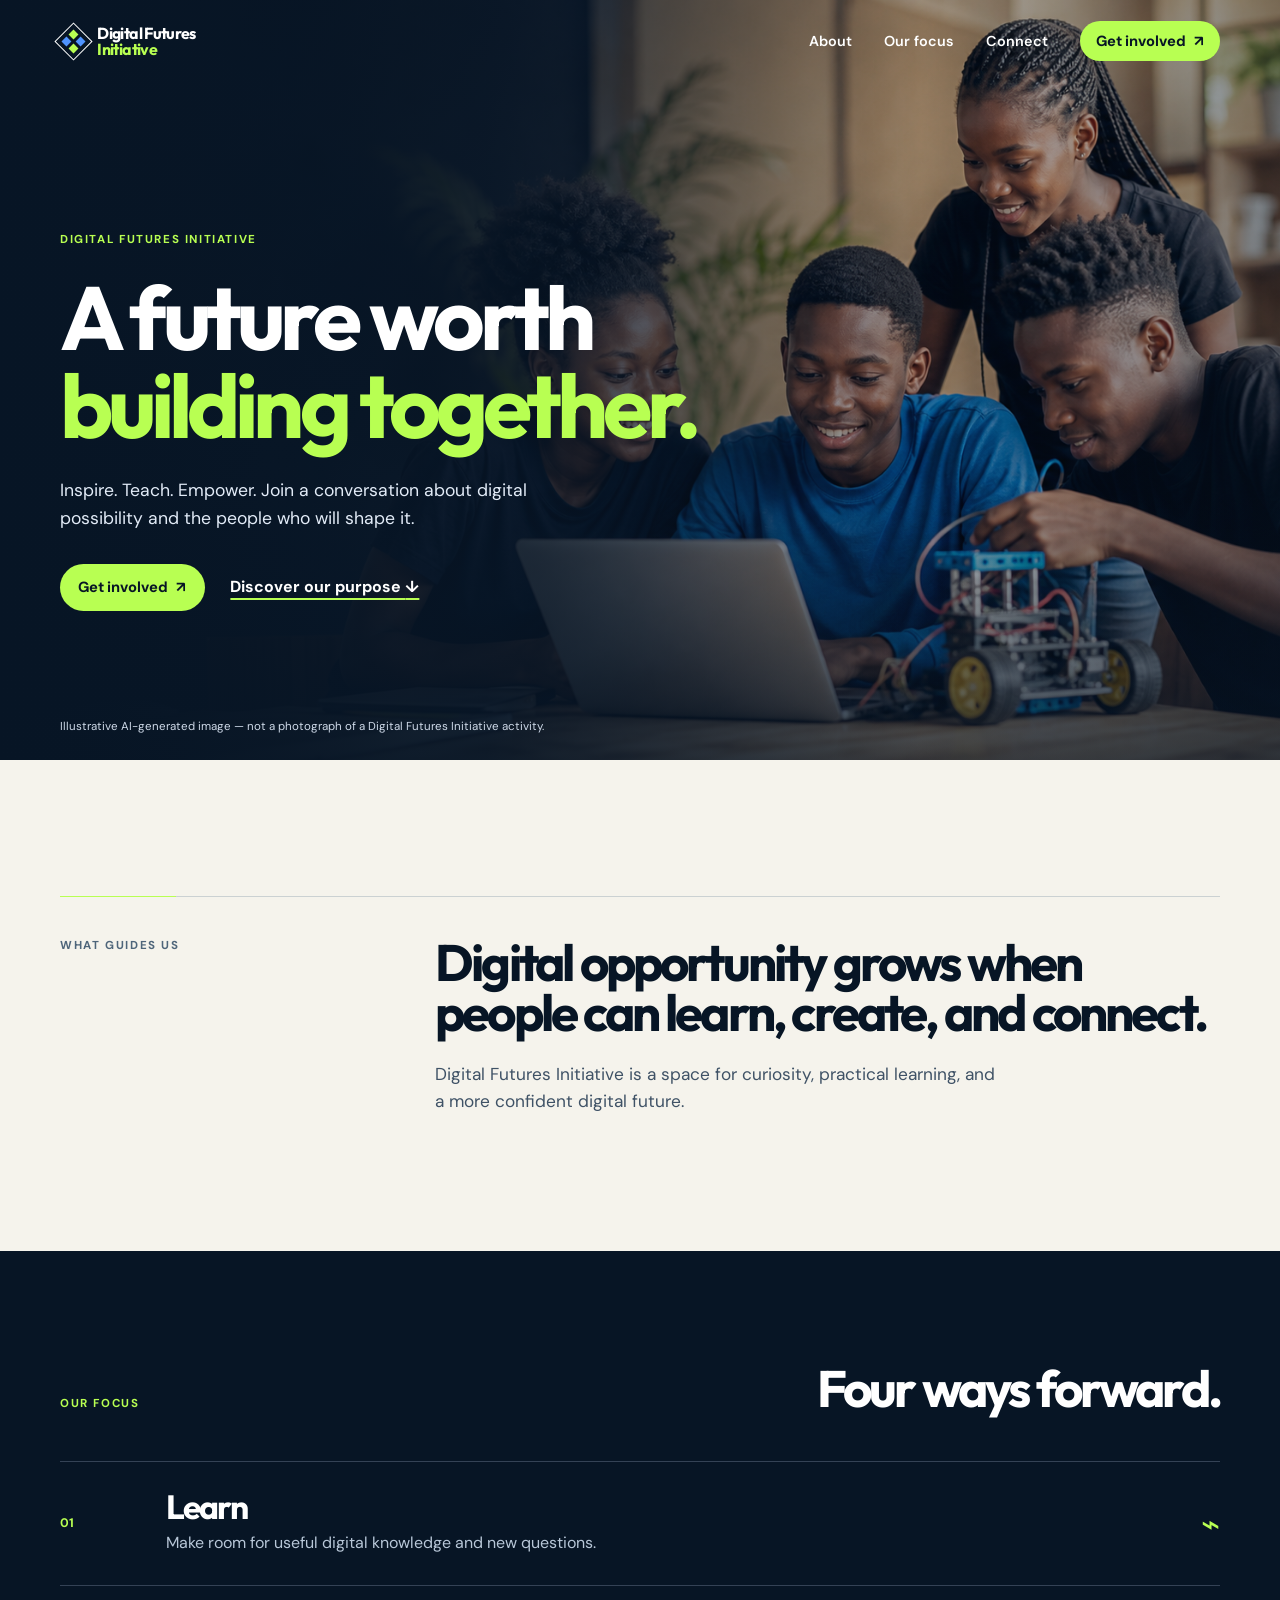
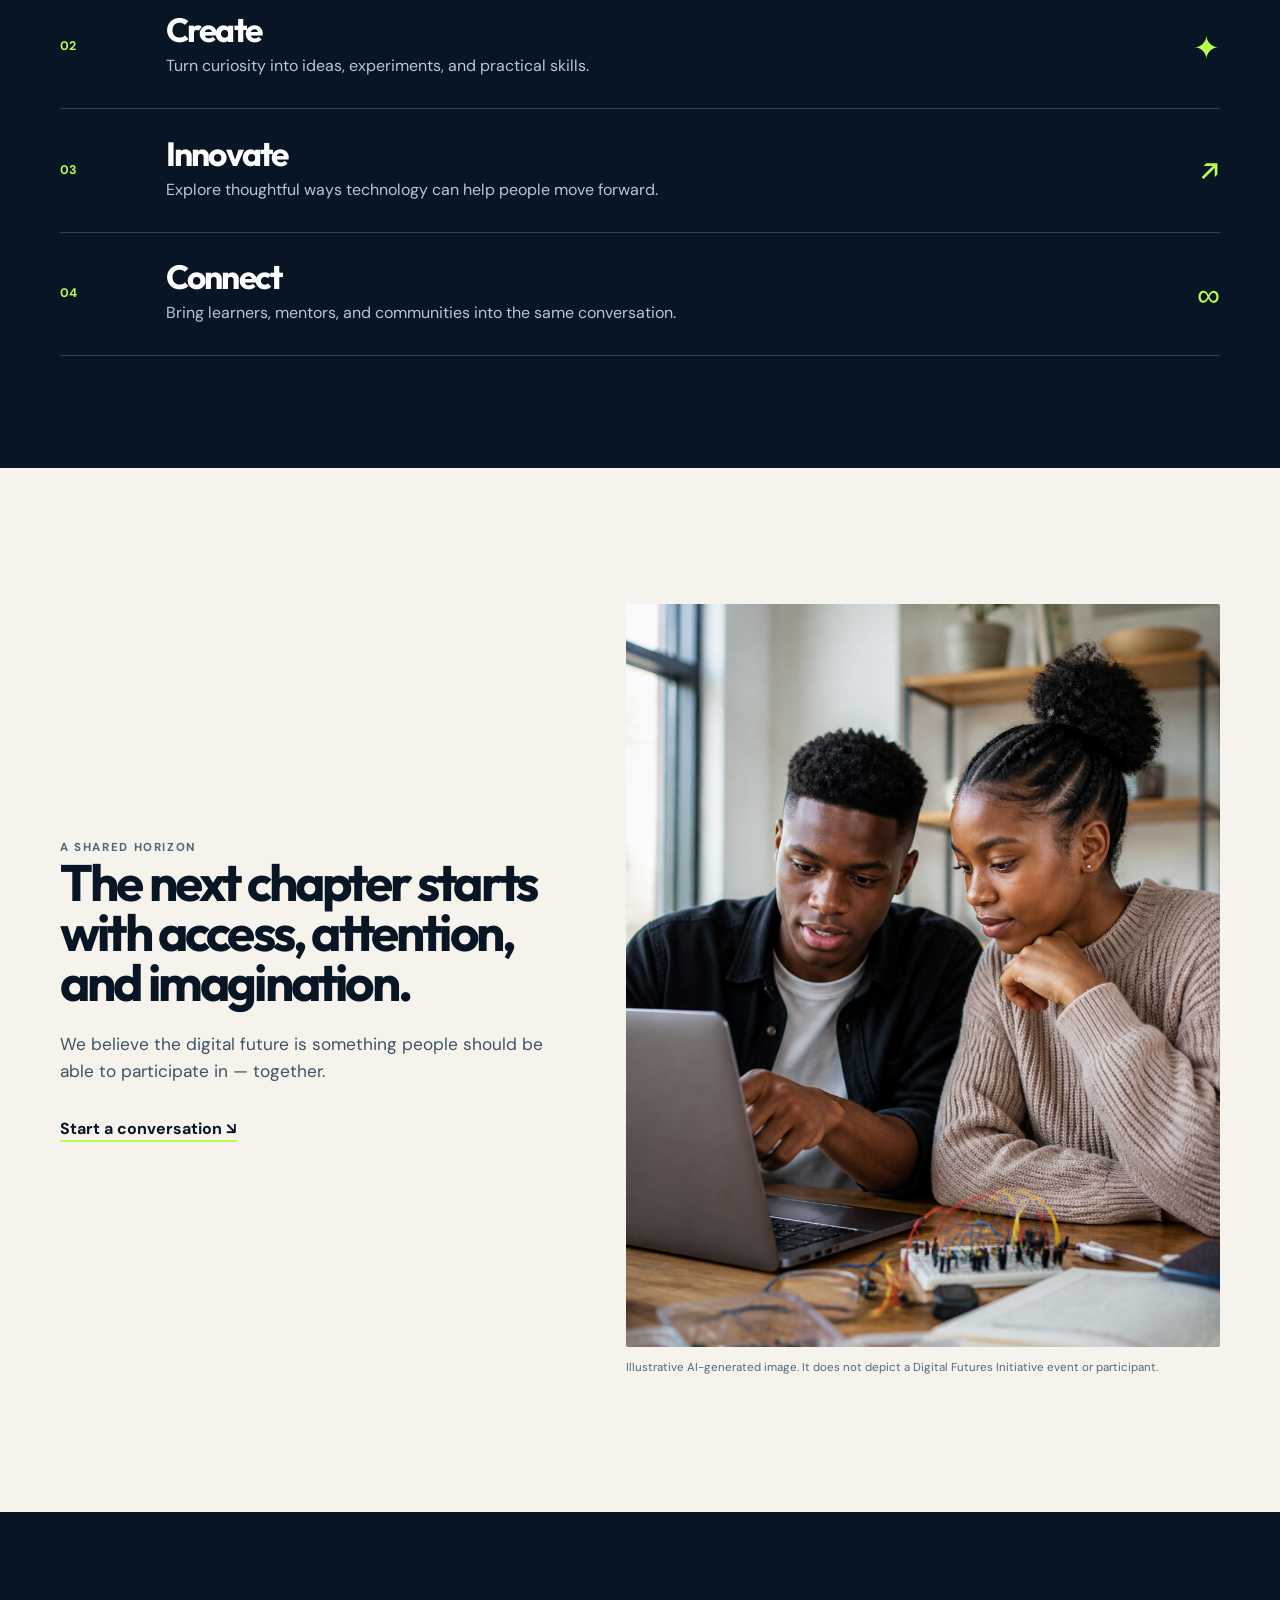
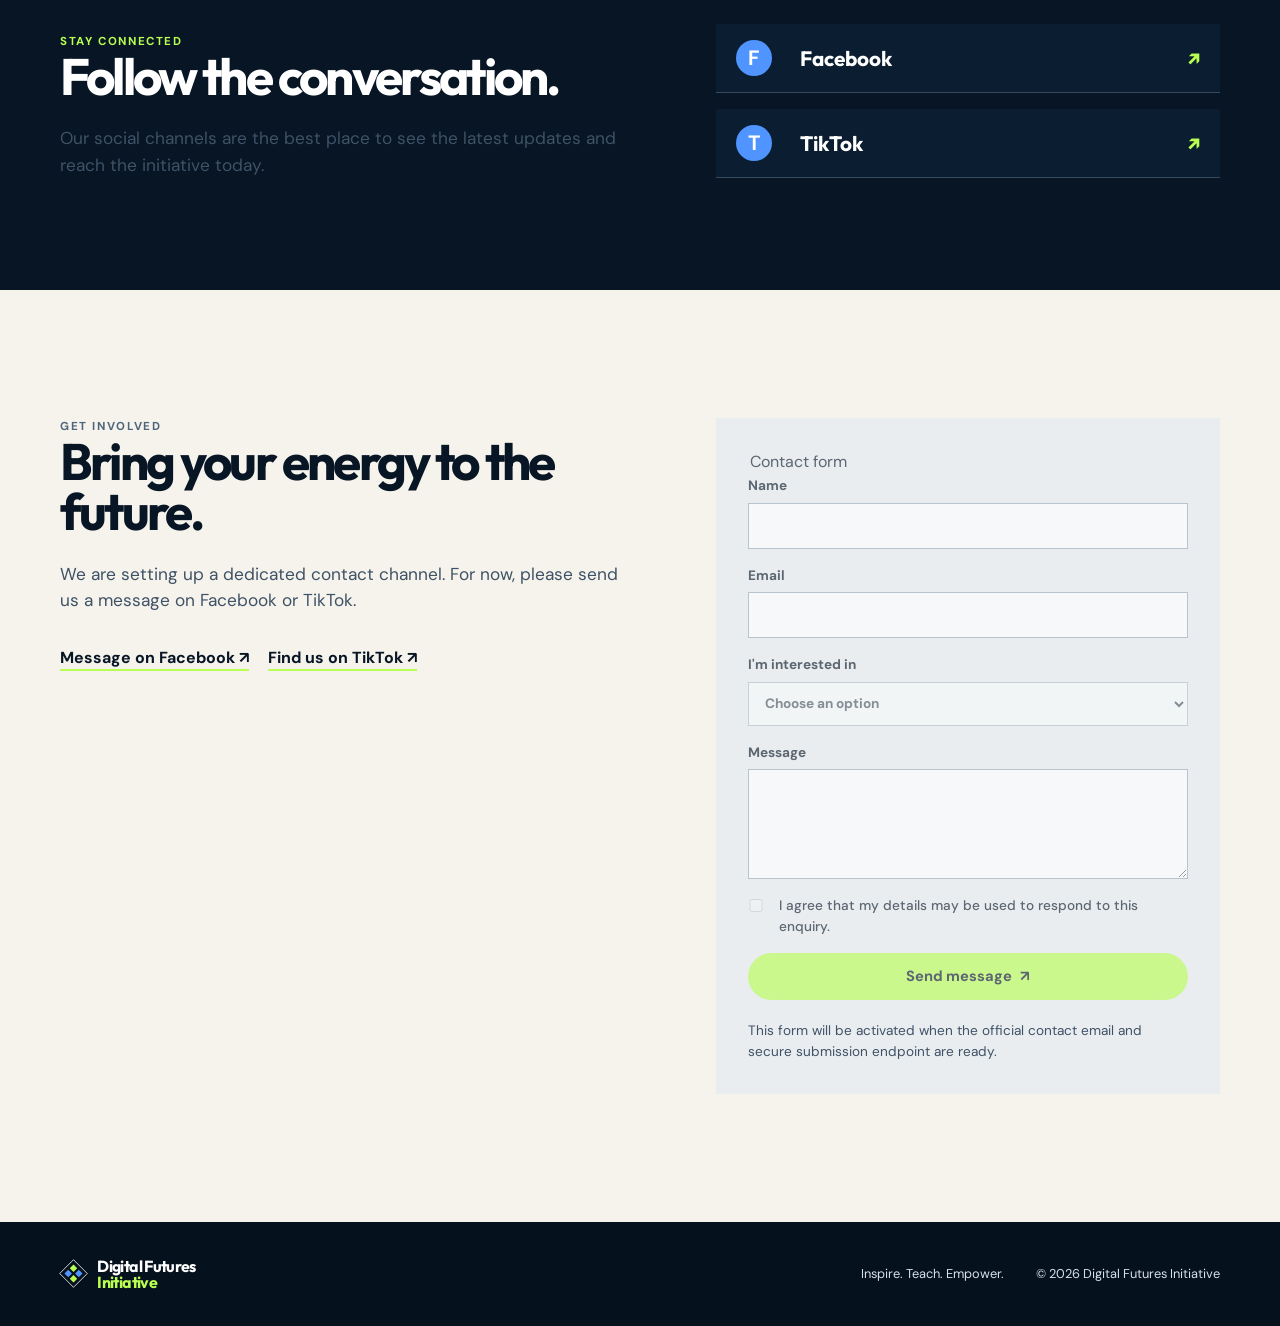
==== index.html @ e6dfe8c2 "Build Digital Futures Initiative public site" ====
<!doctype html>
<html lang="en">
  <head>
    <meta charset="UTF-8" />
    <meta name="viewport" content="width=device-width, initial-scale=1.0" />
    <meta name="description" content="Digital Futures Initiative — inspire, teach, empower." />
    <meta name="theme-color" content="#071525" />
    <title>Digital Futures Initiative</title>
    <link rel="preconnect" href="https://fonts.googleapis.com" />
    <link rel="preconnect" href="https://fonts.gstatic.com" crossorigin />
    <link href="https://fonts.googleapis.com/css2?family=DM+Sans:wght@400;500;600;700&family=Outfit:wght@500;600;700;800&display=swap" rel="stylesheet" />
    <link rel="stylesheet" href="styles.css" />
  </head>
  <body>
    <a class="skip-link" href="#main">Skip to content</a>
    <header class="site-header" data-header>
      <nav class="nav shell" aria-label="Primary navigation">
        <a class="brand" href="#top" aria-label="Digital Futures Initiative home">
          <span class="brand-mark" aria-hidden="true"><i></i><i></i><i></i><i></i></span>
          <span>Digital Futures<br /><em>Initiative</em></span>
        </a>
        <button class="menu-button" type="button" aria-expanded="false" aria-controls="nav-links" data-menu-button>
          <span class="sr-only">Open navigation</span><span></span><span></span>
        </button>
        <div class="nav-links" id="nav-links" data-menu>
          <a href="#about">About</a><a href="#focus">Our focus</a><a href="#connect">Connect</a>
          <a class="button button-small" href="#contact">Get involved <span aria-hidden="true">↗</span></a>
        </div>
      </nav>
    </header>

    <main id="main">
      <section class="hero" id="top" aria-labelledby="hero-title">
        <div class="hero-media" aria-hidden="true"><img src="assets/images/learning-together-hero.png" alt="" /></div>
        <div class="hero-shade" aria-hidden="true"></div>
        <div class="shell hero-content">
          <p class="hero-label">Digital Futures Initiative</p>
          <h1 id="hero-title">A future worth<br /><span>building together.</span></h1>
          <p class="hero-copy">Inspire. Teach. Empower. Join a conversation about digital possibility and the people who will shape it.</p>
          <div class="hero-actions"><a class="button" href="#contact">Get involved <span aria-hidden="true">↗</span></a><a class="text-link" href="#about">Discover our purpose <span aria-hidden="true">↓</span></a></div>
        </div>
        <p class="image-note shell">Illustrative AI-generated image — not a photograph of a Digital Futures Initiative activity.</p>
      </section>

      <section class="intro shell" id="about" aria-labelledby="about-title">
        <div class="section-rule" aria-hidden="true"><span></span></div>
        <div class="intro-grid">
          <p class="section-label">What guides us</p>
          <div><h2 id="about-title">Digital opportunity grows when people can learn, create, and connect.</h2><p>Digital Futures Initiative is a space for curiosity, practical learning, and a more confident digital future.</p></div>
        </div>
      </section>

      <section class="focus-section" id="focus" aria-labelledby="focus-title">
        <div class="shell"><div class="section-heading"><p class="section-label">Our focus</p><h2 id="focus-title">Four ways forward.</h2></div>
          <div class="focus-list">
            <article><span class="focus-number">01</span><div><h3>Learn</h3><p>Make room for useful digital knowledge and new questions.</p></div><span class="focus-symbol" aria-hidden="true">⌁</span></article>
            <article><span class="focus-number">02</span><div><h3>Create</h3><p>Turn curiosity into ideas, experiments, and practical skills.</p></div><span class="focus-symbol" aria-hidden="true">✦</span></article>
            <article><span class="focus-number">03</span><div><h3>Innovate</h3><p>Explore thoughtful ways technology can help people move forward.</p></div><span class="focus-symbol" aria-hidden="true">↗</span></article>
            <article><span class="focus-number">04</span><div><h3>Connect</h3><p>Bring learners, mentors, and communities into the same conversation.</p></div><span class="focus-symbol" aria-hidden="true">∞</span></article>
          </div>
        </div>
      </section>

      <section class="gallery shell" aria-labelledby="gallery-title">
        <div class="gallery-copy"><p class="section-label">A shared horizon</p><h2 id="gallery-title">The next chapter starts with access, attention, and imagination.</h2><p>We believe the digital future is something people should be able to participate in — together.</p><a class="text-link" href="#contact">Start a conversation <span aria-hidden="true">↘</span></a></div>
        <figure><img src="assets/images/learning-together-gallery.png" alt="Illustrative AI-generated image of young people collaborating with a laptop and electronics components at a table." /><figcaption>Illustrative AI-generated image. It does not depict a Digital Futures Initiative event or participant.</figcaption></figure>
      </section>

      <section class="connect-section" id="connect" aria-labelledby="connect-title">
        <div class="shell connect-grid"><div><p class="section-label">Stay connected</p><h2 id="connect-title">Follow the conversation.</h2><p>Our social channels are the best place to see the latest updates and reach the initiative today.</p></div>
          <div class="social-cards"><a data-social-link="facebook" href="https://www.facebook.com/profile.php?id=61593348803461" target="_blank" rel="noreferrer" aria-label="Visit Digital Futures Initiative on Facebook (opens in a new tab)"><span aria-hidden="true">F</span><strong>Facebook</strong><b aria-hidden="true">↗</b></a><a data-social-link="tiktok" href="https://www.tiktok.com/@digital%20future%20initiative" target="_blank" rel="noreferrer" aria-label="Visit Digital Futures Initiative on TikTok (opens in a new tab)"><span aria-hidden="true">T</span><strong>TikTok</strong><b aria-hidden="true">↗</b></a></div>
        </div>
      </section>

      <section class="contact shell" id="contact" aria-labelledby="contact-title">
        <div class="contact-heading"><p class="section-label">Get involved</p><h2 id="contact-title">Bring your energy to the future.</h2><p>We are setting up a dedicated contact channel. For now, please send us a message on Facebook or TikTok.</p><div class="contact-social"><a data-social-link="facebook" href="https://www.facebook.com/profile.php?id=61593348803461" target="_blank" rel="noreferrer">Message on Facebook <span aria-hidden="true">↗</span></a><a data-social-link="tiktok" href="https://www.tiktok.com/@digital%20future%20initiative" target="_blank" rel="noreferrer">Find us on TikTok <span aria-hidden="true">↗</span></a></div></div>
        <form class="contact-form" data-contact-form novalidate><fieldset disabled data-form-fields><legend>Contact form</legend><label>Name<input name="name" autocomplete="name" required /></label><label>Email<input name="email" type="email" autocomplete="email" required /></label><label>I'm interested in<select name="interest" required><option value="">Choose an option</option><option>Volunteering</option><option>Mentoring</option><option>Partnership</option><option>General enquiry</option></select></label><label>Message<textarea name="message" rows="4" required></textarea></label><label class="consent"><input name="consent" type="checkbox" required /> <span>I agree that my details may be used to respond to this enquiry.</span></label><button class="button" type="submit">Send message <span aria-hidden="true">↗</span></button></fieldset><p class="form-status" data-form-status role="status">This form will be activated when the official contact email and secure submission endpoint are ready.</p></form>
      </section>
    </main>
    <footer><div class="shell footer-inner"><a class="brand" href="#top"><span class="brand-mark" aria-hidden="true"><i></i><i></i><i></i><i></i></span><span>Digital Futures<br /><em>Initiative</em></span></a><p>Inspire. Teach. Empower.</p><p>© <span data-year></span> Digital Futures Initiative</p></div></footer>
    <script src="config.js"></script><script src="script.js"></script>
  </body>
</html>
---- styles.css ----
:root {
  --ink: #071525;
  --ink-2: #0d233c;
  --paper: #f5f3ec;
  --blue: #4f94ff;
  --lime: #b8ff52;
  --muted: #b8c7d8;
  --line: rgba(213, 229, 255, 0.22);
  --sans: "DM Sans", sans-serif;
  --display: "Outfit", sans-serif;
}
* {
  box-sizing: border-box;
}
html {
  scroll-behavior: smooth;
}
body {
  margin: 0;
  background: var(--paper);
  color: var(--ink);
  font-family: var(--sans);
  font-size: 16px;
  line-height: 1.55;
}
a {
  color: inherit;
}
.shell {
  width: min(1160px, calc(100% - 48px));
  margin: auto;
}
.sr-only {
  position: absolute;
  width: 1px;
  height: 1px;
  clip: rect(0 0 0 0);
  overflow: hidden;
}
.skip-link {
  position: fixed;
  z-index: 100;
  left: 1rem;
  top: -4rem;
  background: white;
  padding: 0.7rem 1rem;
}
.skip-link:focus {
  top: 1rem;
}
.site-header {
  position: fixed;
  inset: 0 0 auto;
  z-index: 20;
  color: white;
  transition: background 0.25s;
}
.site-header.is-scrolled {
  background: rgba(7, 21, 37, 0.94);
  box-shadow: 0 6px 20px rgba(0, 0, 0, 0.18);
}
.nav {
  height: 82px;
  display: flex;
  align-items: center;
  justify-content: space-between;
}
.brand {
  display: inline-flex;
  align-items: center;
  gap: 0.65rem;
  text-decoration: none;
  font: 700 1rem/1 var(--display);
  letter-spacing: -0.04em;
}
.brand em {
  font-style: normal;
  color: var(--lime);
}
.brand-mark {
  display: grid;
  grid-template-columns: repeat(2, 7px);
  gap: 3px;
  padding: 4px;
  border: 1px solid currentColor;
  transform: rotate(45deg);
}
.brand-mark i {
  width: 7px;
  height: 7px;
  background: var(--lime);
}
.brand-mark i:nth-child(2),
.brand-mark i:nth-child(3) {
  background: var(--blue);
}
.nav-links {
  display: flex;
  align-items: center;
  gap: 2rem;
  font-size: 0.9rem;
  font-weight: 600;
}
.nav-links > a:not(.button) {
  text-decoration: none;
  position: relative;
}
.nav-links > a:not(.button)::after {
  content: "";
  position: absolute;
  height: 1px;
  background: var(--lime);
  inset: auto 0 -0.35rem;
  transform: scaleX(0);
  transition: transform 0.2s;
}
.nav-links > a:not(.button):hover::after {
  transform: scaleX(1);
}
.button {
  display: inline-flex;
  align-items: center;
  justify-content: center;
  gap: 0.5rem;
  background: var(--lime);
  color: var(--ink);
  padding: 0.85rem 1.15rem;
  border: 0;
  border-radius: 999px;
  font: 700 0.92rem var(--sans);
  text-decoration: none;
  cursor: pointer;
  transition:
    transform 0.2s,
    background 0.2s;
}
.button:hover {
  background: #d0ff89;
  transform: translateY(-2px);
}
.button-small {
  padding: 0.65rem 1rem;
}
.menu-button {
  display: none;
  background: none;
  border: 0;
  color: white;
}
.hero {
  position: relative;
  min-height: 760px;
  display: grid;
  align-items: center;
  color: #fff;
  background: var(--ink);
  overflow: hidden;
}
.hero-media,
.hero-shade {
  position: absolute;
  inset: 0;
}
.hero-media img {
  width: 100%;
  height: 100%;
  object-fit: cover;
  object-position: center;
}
.hero-shade {
  background:
    linear-gradient(
      90deg,
      rgba(7, 21, 37, 0.98) 0%,
      rgba(7, 21, 37, 0.88) 38%,
      rgba(7, 21, 37, 0.26) 72%,
      rgba(7, 21, 37, 0.45)
    ),
    linear-gradient(0deg, rgba(7, 21, 37, 0.65), transparent 35%);
}
.hero-content {
  position: relative;
  padding-top: 82px;
  max-width: 1160px;
}
.hero-label,
.section-label {
  text-transform: uppercase;
  letter-spacing: 0.14em;
  font-size: 0.72rem;
  font-weight: 700;
}
.hero-label {
  color: var(--lime);
  margin: 0 0 1.5rem;
}
.hero h1,
h2,
h3 {
  font-family: var(--display);
  line-height: 0.98;
  letter-spacing: -0.055em;
}
.hero h1 {
  font-size: clamp(3.5rem, 7vw, 6.8rem);
  max-width: 740px;
  margin: 0;
}
.hero h1 span {
  color: var(--lime);
}
.hero-copy {
  font-size: 1.1rem;
  max-width: 500px;
  color: #e2ebf7;
  margin: 1.8rem 0 2rem;
}
.hero-actions {
  display: flex;
  align-items: center;
  gap: 1.6rem;
}
.text-link {
  font-weight: 700;
  text-underline-offset: 0.35rem;
  text-decoration-color: var(--lime);
  text-decoration-thickness: 2px;
}
.image-note {
  position: absolute;
  bottom: 1.5rem;
  left: 0;
  right: 0;
  font-size: 0.72rem;
  color: #cfdae9;
}
.intro {
  padding: 8.5rem 0;
}
.section-rule {
  height: 1px;
  background: #cbd1d2;
  margin-bottom: 2.5rem;
}
.section-rule span {
  display: block;
  background: var(--lime);
  height: 100%;
  width: 10%;
}
.intro-grid {
  display: grid;
  grid-template-columns: 1fr 2.4fr;
  gap: 3rem;
}
.section-label {
  margin: 0;
  color: #4e657a;
}
.intro h2,
.section-heading h2,
.gallery h2,
.connect-grid h2,
.contact h2 {
  font-size: clamp(2.3rem, 4vw, 4.4rem);
  margin: 0;
}
.intro p:not(.section-label),
.gallery-copy > p:not(.section-label),
.connect-grid p:not(.section-label),
.contact-heading > p:not(.section-label) {
  max-width: 560px;
  color: #3f5266;
  font-size: 1.08rem;
  margin: 1.5rem 0 0;
}
.focus-section,
.connect-section {
  background: var(--ink);
  color: #fff;
  padding: 7rem 0;
}
.section-heading {
  display: flex;
  align-items: end;
  justify-content: space-between;
  margin-bottom: 3rem;
}
.section-heading .section-label,
.connect-grid .section-label {
  color: var(--lime);
}
.focus-list {
  border-top: 1px solid var(--line);
}
.focus-list article {
  display: grid;
  grid-template-columns: 90px 1fr 50px;
  gap: 1rem;
  align-items: center;
  padding: 1.8rem 0;
  border-bottom: 1px solid var(--line);
  transition: transform 0.25s, background 0.25s;
}
.focus-list article:hover {
  transform: translateX(0.4rem);
  background: #0b1d31;
}
.focus-number {
  font-size: 0.78rem;
  color: var(--lime);
  font-weight: 700;
}
.focus-list h3 {
  font-size: 2.1rem;
  margin: 0;
}
.focus-list p {
  margin: 0.45rem 0 0;
  color: var(--muted);
  max-width: 520px;
}
.focus-symbol {
  font: 2rem var(--display);
  color: var(--lime);
  text-align: right;
}
.gallery {
  padding: 8.5rem 0;
  display: grid;
  grid-template-columns: 0.9fr 1.1fr;
  align-items: center;
  gap: 5rem;
}
.gallery-copy .text-link {
  display: inline-block;
  margin-top: 2rem;
}
.gallery figure {
  margin: 0;
}
.gallery figure img {
  width: 100%;
  aspect-ratio: 4/5;
  object-fit: cover;
  border-radius: 2px;
  display: block;
}
.gallery figcaption {
  font-size: 0.72rem;
  color: #52677b;
  margin-top: 0.75rem;
}
.connect-grid {
  display: grid;
  grid-template-columns: 1fr 0.85fr;
  gap: 4rem;
  align-items: end;
}
.social-cards {
  display: grid;
  gap: 1rem;
}
.social-cards a {
  display: grid;
  grid-template-columns: 48px 1fr auto;
  align-items: center;
  gap: 1rem;
  text-decoration: none;
  padding: 1rem 1.2rem;
  border-bottom: 1px solid var(--line);
  font-family: var(--display);
  font-size: 1.3rem;
  transition: transform 0.2s;
  background: #0b1d31;
}
.social-cards a:hover {
  transform: translateX(0.4rem);
}
.social-cards span {
  display: grid;
  place-items: center;
  width: 36px;
  height: 36px;
  border-radius: 50%;
  background: var(--blue);
  font-family: var(--sans);
  font-weight: 700;
  color: white;
}
.social-cards b {
  color: var(--lime);
}
.contact {
  padding: 8rem 0;
  display: grid;
  grid-template-columns: 1fr 0.9fr;
  gap: 6rem;
}
.contact-social {
  display: flex;
  gap: 1.2rem;
  flex-wrap: wrap;
  margin-top: 2rem;
}
.contact-social a {
  font-weight: 700;
  text-decoration-color: var(--lime);
  text-underline-offset: 0.35rem;
  text-decoration-thickness: 2px;
}
.contact-form {
  background: #e9edf0;
  padding: 2rem;
}
.contact-form fieldset {
  padding: 0;
  border: 0;
  margin: 0;
  display: grid;
  gap: 1rem;
}
.contact-form label {
  display: grid;
  gap: 0.4rem;
  font-size: 0.85rem;
  font-weight: 700;
}
.contact-form input,
.contact-form textarea,
.contact-form select {
  font: inherit;
  color: var(--ink);
  width: 100%;
  border: 1px solid #9dacb7;
  background: #fff;
  padding: 0.72rem;
  border-radius: 0;
}
.contact-form input:focus,
.contact-form textarea:focus,
.contact-form select:focus {
  outline: 3px solid var(--blue);
  outline-offset: 1px;
}
.contact-form .consent {
  display: flex;
  align-items: start;
  font-weight: 500;
}
.consent input {
  width: 1rem;
  margin: 0.25rem 0.55rem 0 0;
}
.contact-form fieldset:disabled {
  opacity: 0.62;
}
.contact-form .button:disabled {
  cursor: not-allowed;
}
.form-status {
  font-size: 0.85rem;
  color: #3f5266;
  margin: 1.25rem 0 0;
}
footer {
  background: #06111e;
  color: #d7e1ed;
  padding: 2.25rem 0;
}
.footer-inner {
  display: grid;
  grid-template-columns: 1fr auto auto;
  gap: 2rem;
  align-items: center;
  font-size: 0.8rem;
}
.footer-inner p {
  margin: 0;
}
.footer-inner .brand {
  color: white;
}
.footer-inner .brand-mark {
  transform: rotate(45deg) scale(0.75);
}
::selection {
  background: var(--lime);
  color: var(--ink);
}
:focus-visible {
  outline: 3px solid var(--lime);
  outline-offset: 4px;
}
@media (max-width: 760px) {
  .shell {
    width: min(100% - 32px, 1160px);
  }
  .nav {
    height: 68px;
  }
  .menu-button {
    display: grid;
    gap: 5px;
    padding: 0.5rem;
  }
  .menu-button span:not(.sr-only) {
    width: 25px;
    height: 2px;
    background: white;
  }
  .nav-links {
    display: none;
    position: absolute;
    top: 68px;
    left: 0;
    right: 0;
    padding: 1.5rem 1rem 1.75rem;
    background: var(--ink);
    flex-direction: column;
    align-items: start;
    gap: 1.2rem;
  }
  .nav-links.is-open {
    display: flex;
  }
  .hero {
    min-height: 690px;
  }
  .hero-shade {
    background:
      linear-gradient(90deg, rgba(7, 21, 37, 0.91), rgba(7, 21, 37, 0.48)),
      linear-gradient(0deg, rgba(7, 21, 37, 0.85), transparent 70%);
  }
  .hero-content {
    padding-top: 68px;
  }
  .hero h1 {
    font-size: clamp(3rem, 15vw, 4.6rem);
  }
  .hero-copy {
    font-size: 1rem;
  }
  .hero-actions {
    align-items: start;
    flex-direction: column;
    gap: 1rem;
  }
  .image-note {
    bottom: 1rem;
  }
  .intro {
    padding: 5rem 0;
  }
  .intro-grid,
  .gallery,
  .connect-grid,
  .contact {
    grid-template-columns: 1fr;
    gap: 2rem;
  }
  .intro-grid {
    gap: 0.75rem;
  }
  .section-heading {
    align-items: start;
    flex-direction: column;
    gap: 0.7rem;
  }
  .focus-section,
  .connect-section {
    padding: 5rem 0;
  }
  .focus-list article {
    grid-template-columns: 45px 1fr 30px;
  }
  .focus-list h3 {
    font-size: 1.7rem;
  }
  .focus-symbol {
    font-size: 1.5rem;
  }
  .gallery {
    padding: 5rem 0;
  }
  .gallery figure {
    order: -1;
  }
  .gallery figure img {
    aspect-ratio: 1/1;
  }
  .contact {
    padding: 5rem 0;
  }
  .footer-inner {
    grid-template-columns: 1fr;
    gap: 1rem;
  }
  .footer-inner p:last-child {
    color: #91a1b3;
  }
}
@media (prefers-reduced-motion: reduce) {
  html {
    scroll-behavior: auto;
  }
  *,
  *::before,
  *::after {
    transition: none !important;
    animation: none !important;
  }
}
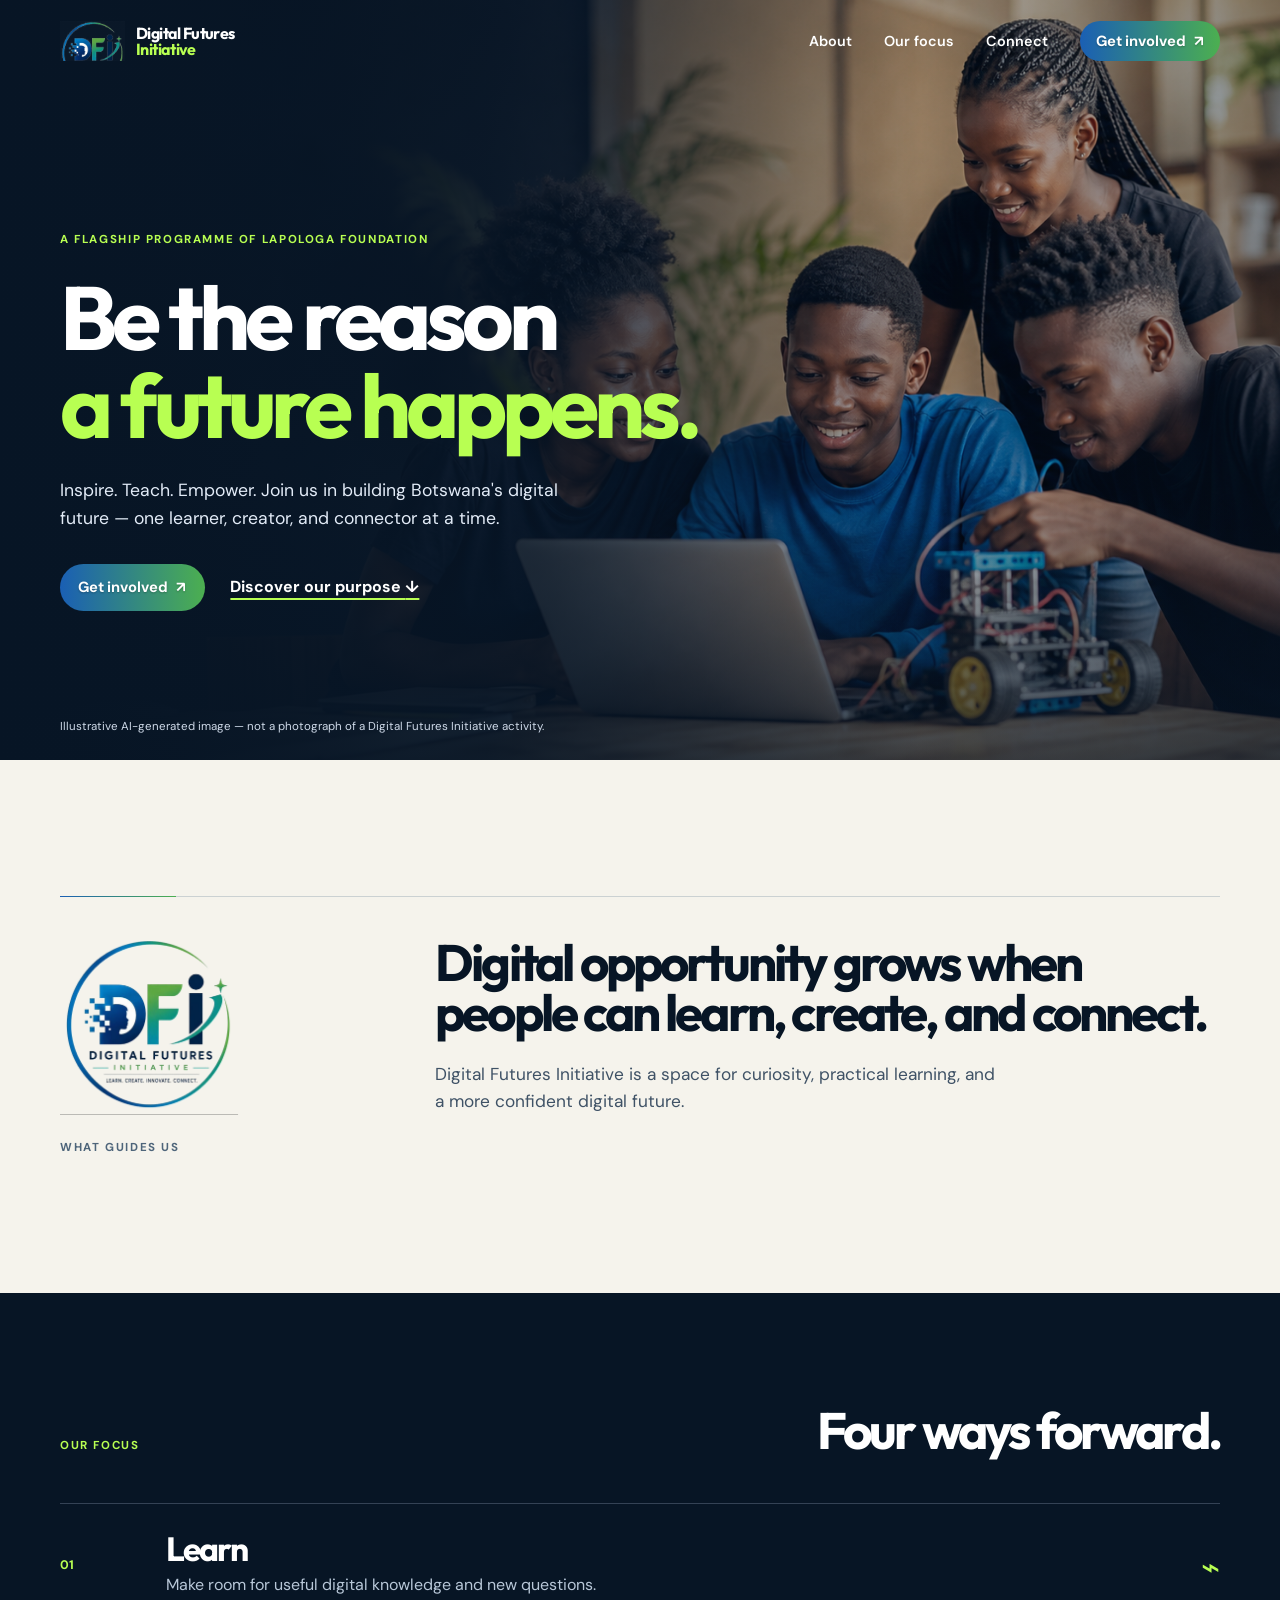
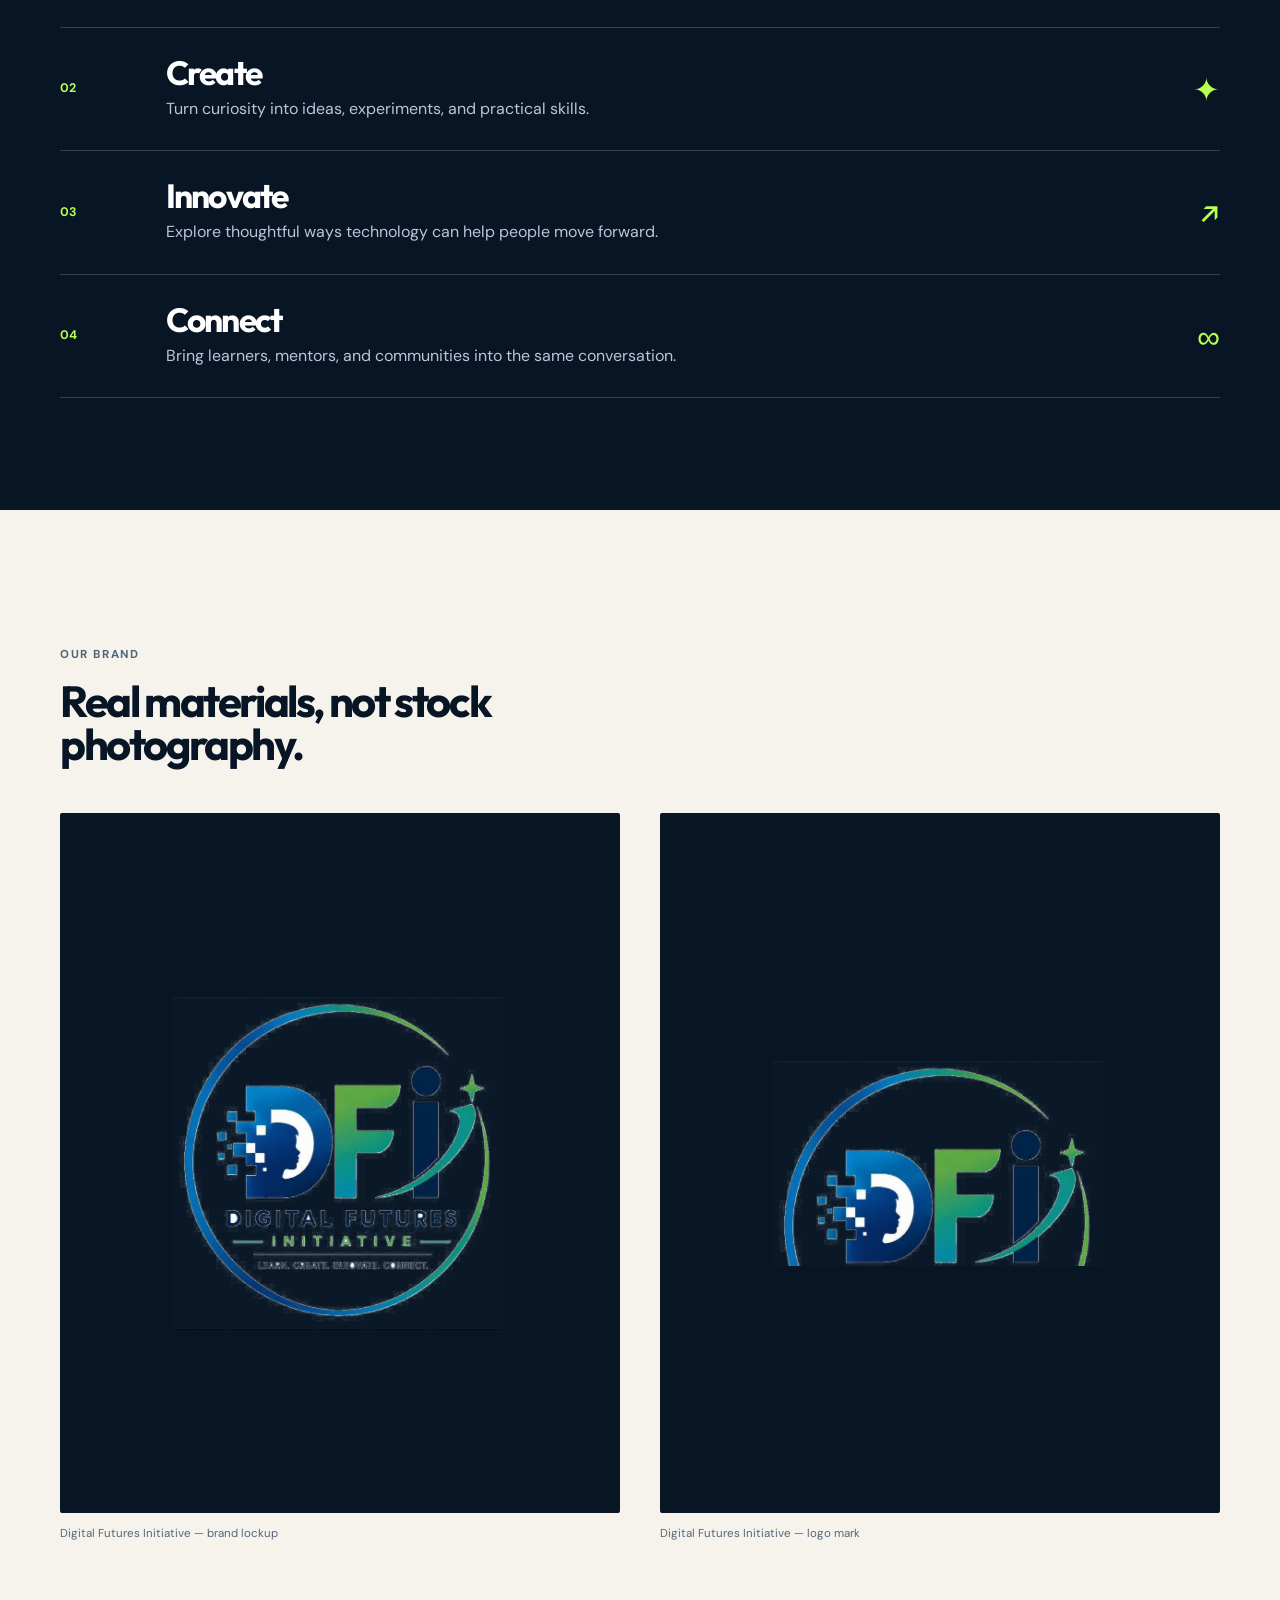
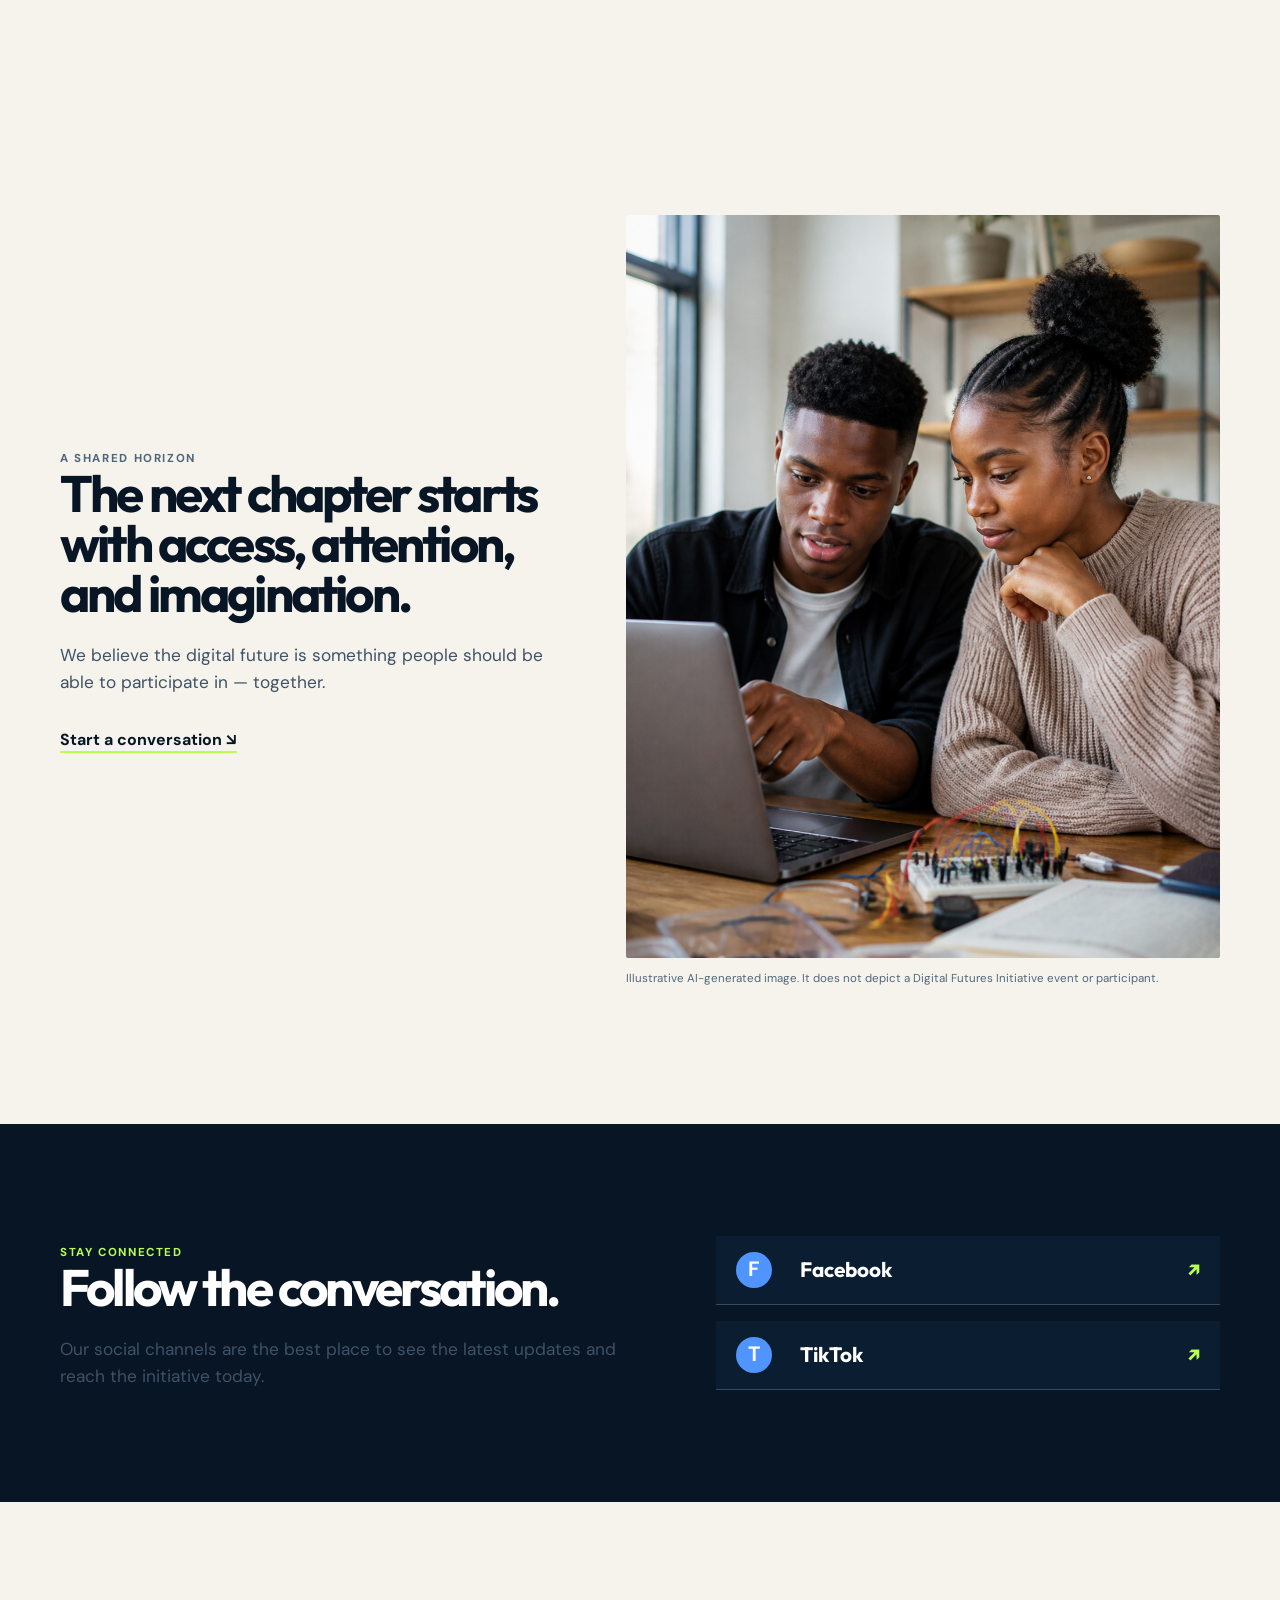
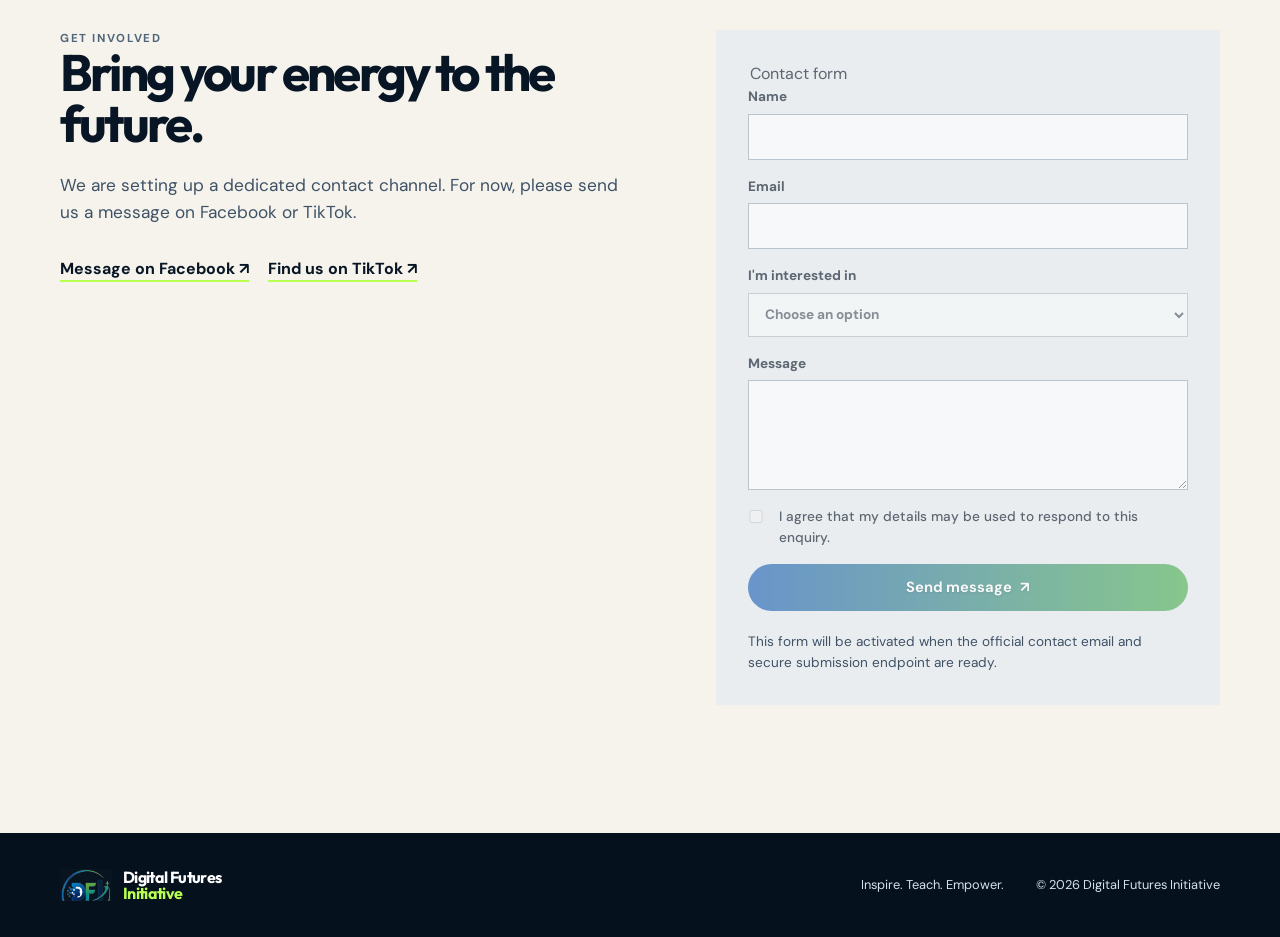
==== commit a0666e21: "Add real DFI logo assets, brand gradient, and refreshed hero copy Replace the placeholder brand mark" ====
--- a/index.html
+++ b/index.html
@@ -16,7 +16,7 @@
     <header class="site-header" data-header>
       <nav class="nav shell" aria-label="Primary navigation">
         <a class="brand" href="#top" aria-label="Digital Futures Initiative home">
-          <span class="brand-mark" aria-hidden="true"><i></i><i></i><i></i><i></i></span>
+          <img class="brand-mark" src="assets/images/dfi-logo-mark.png" alt="" width="66" height="40" />
           <span>Digital Futures<br /><em>Initiative</em></span>
         </a>
         <button class="menu-button" type="button" aria-expanded="false" aria-controls="nav-links" data-menu-button>
@@ -34,9 +34,9 @@
         <div class="hero-media" aria-hidden="true"><img src="assets/images/learning-together-hero.png" alt="" /></div>
         <div class="hero-shade" aria-hidden="true"></div>
         <div class="shell hero-content">
-          <p class="hero-label">Digital Futures Initiative</p>
-          <h1 id="hero-title">A future worth<br /><span>building together.</span></h1>
-          <p class="hero-copy">Inspire. Teach. Empower. Join a conversation about digital possibility and the people who will shape it.</p>
+          <p class="hero-label">A flagship programme of Lapologa Foundation</p>
+          <h1 id="hero-title">Be the reason<br /><span>a future happens.</span></h1>
+          <p class="hero-copy">Inspire. Teach. Empower. Join us in building Botswana's digital future — one learner, creator, and connector at a time.</p>
           <div class="hero-actions"><a class="button" href="#contact">Get involved <span aria-hidden="true">↗</span></a><a class="text-link" href="#about">Discover our purpose <span aria-hidden="true">↓</span></a></div>
         </div>
         <p class="image-note shell">Illustrative AI-generated image — not a photograph of a Digital Futures Initiative activity.</p>
@@ -45,7 +45,7 @@
       <section class="intro shell" id="about" aria-labelledby="about-title">
         <div class="section-rule" aria-hidden="true"><span></span></div>
         <div class="intro-grid">
-          <p class="section-label">What guides us</p>
+          <div class="intro-lede"><img class="intro-logo" src="assets/images/dfi-logo-full.png" alt="Digital Futures Initiative logo" /><p class="section-label">What guides us</p></div>
           <div><h2 id="about-title">Digital opportunity grows when people can learn, create, and connect.</h2><p>Digital Futures Initiative is a space for curiosity, practical learning, and a more confident digital future.</p></div>
         </div>
       </section>
@@ -58,6 +58,14 @@
             <article><span class="focus-number">03</span><div><h3>Innovate</h3><p>Explore thoughtful ways technology can help people move forward.</p></div><span class="focus-symbol" aria-hidden="true">↗</span></article>
             <article><span class="focus-number">04</span><div><h3>Connect</h3><p>Bring learners, mentors, and communities into the same conversation.</p></div><span class="focus-symbol" aria-hidden="true">∞</span></article>
           </div>
+        </div>
+      </section>
+
+      <section class="showcase shell" id="brand" aria-labelledby="showcase-title">
+        <div class="showcase-heading"><p class="section-label">Our brand</p><h2 id="showcase-title">Real materials, not stock photography.</h2></div>
+        <div class="showcase-grid">
+          <figure><div class="showcase-frame"><img src="assets/images/dfi-logo-full.png" alt="Digital Futures Initiative logo lockup — the full wordmark with icon." /></div><figcaption>Digital Futures Initiative — brand lockup</figcaption></figure>
+          <figure><div class="showcase-frame"><img src="assets/images/dfi-logo-mark.png" alt="Digital Futures Initiative circular logo mark." /></div><figcaption>Digital Futures Initiative — logo mark</figcaption></figure>
         </div>
       </section>
 
@@ -77,7 +85,7 @@
         <form class="contact-form" data-contact-form novalidate><fieldset disabled data-form-fields><legend>Contact form</legend><label>Name<input name="name" autocomplete="name" required /></label><label>Email<input name="email" type="email" autocomplete="email" required /></label><label>I'm interested in<select name="interest" required><option value="">Choose an option</option><option>Volunteering</option><option>Mentoring</option><option>Partnership</option><option>General enquiry</option></select></label><label>Message<textarea name="message" rows="4" required></textarea></label><label class="consent"><input name="consent" type="checkbox" required /> <span>I agree that my details may be used to respond to this enquiry.</span></label><button class="button" type="submit">Send message <span aria-hidden="true">↗</span></button></fieldset><p class="form-status" data-form-status role="status">This form will be activated when the official contact email and secure submission endpoint are ready.</p></form>
       </section>
     </main>
-    <footer><div class="shell footer-inner"><a class="brand" href="#top"><span class="brand-mark" aria-hidden="true"><i></i><i></i><i></i><i></i></span><span>Digital Futures<br /><em>Initiative</em></span></a><p>Inspire. Teach. Empower.</p><p>© <span data-year></span> Digital Futures Initiative</p></div></footer>
+    <footer><div class="shell footer-inner"><a class="brand" href="#top"><img class="brand-mark" src="assets/images/dfi-logo-mark.png" alt="" width="53" height="32" /><span>Digital Futures<br /><em>Initiative</em></span></a><p>Inspire. Teach. Empower.</p><p>© <span data-year></span> Digital Futures Initiative</p></div></footer>
     <script src="config.js"></script><script src="script.js"></script>
   </body>
 </html>
--- a/styles.css
+++ b/styles.css
@@ -6,6 +6,7 @@
   --lime: #b8ff52;
   --muted: #b8c7d8;
   --line: rgba(213, 229, 255, 0.22);
+  --brand-gradient: linear-gradient(90deg, #1a5fb4, #4CAF50);
   --sans: "DM Sans", sans-serif;
   --display: "Outfit", sans-serif;
 }
@@ -78,21 +79,10 @@
   color: var(--lime);
 }
 .brand-mark {
-  display: grid;
-  grid-template-columns: repeat(2, 7px);
-  gap: 3px;
-  padding: 4px;
-  border: 1px solid currentColor;
-  transform: rotate(45deg);
-}
-.brand-mark i {
-  width: 7px;
-  height: 7px;
-  background: var(--lime);
-}
-.brand-mark i:nth-child(2),
-.brand-mark i:nth-child(3) {
-  background: var(--blue);
+  height: 40px;
+  width: auto;
+  object-fit: contain;
+  display: block;
 }
 .nav-links {
   display: flex;
@@ -122,8 +112,9 @@
   align-items: center;
   justify-content: center;
   gap: 0.5rem;
-  background: var(--lime);
-  color: var(--ink);
+  background: var(--brand-gradient);
+  color: #fff;
+  text-shadow: 0 1px 2px rgba(0, 0, 0, 0.25);
   padding: 0.85rem 1.15rem;
   border: 0;
   border-radius: 999px;
@@ -132,10 +123,10 @@
   cursor: pointer;
   transition:
     transform 0.2s,
-    background 0.2s;
+    filter 0.2s;
 }
 .button:hover {
-  background: #d0ff89;
+  filter: brightness(1.1);
   transform: translateY(-2px);
 }
 .button-small {
@@ -244,7 +235,7 @@
 }
 .section-rule span {
   display: block;
-  background: var(--lime);
+  background: var(--brand-gradient);
   height: 100%;
   width: 10%;
 }
@@ -252,6 +243,17 @@
   display: grid;
   grid-template-columns: 1fr 2.4fr;
   gap: 3rem;
+}
+.intro-lede {
+  display: flex;
+  flex-direction: column;
+  align-items: start;
+  gap: 1.5rem;
+}
+.intro-logo {
+  width: 100%;
+  max-width: 180px;
+  height: auto;
 }
 .section-label {
   margin: 0;
@@ -294,6 +296,7 @@
   border-top: 1px solid var(--line);
 }
 .focus-list article {
+  position: relative;
   display: grid;
   grid-template-columns: 90px 1fr 50px;
   gap: 1rem;
@@ -302,9 +305,23 @@
   border-bottom: 1px solid var(--line);
   transition: transform 0.25s, background 0.25s;
 }
+.focus-list article::before {
+  content: "";
+  position: absolute;
+  left: 0;
+  top: 0;
+  bottom: 0;
+  width: 3px;
+  background: var(--brand-gradient);
+  opacity: 0;
+  transition: opacity 0.25s;
+}
 .focus-list article:hover {
   transform: translateX(0.4rem);
   background: #0b1d31;
+}
+.focus-list article:hover::before {
+  opacity: 1;
 }
 .focus-number {
   font-size: 0.78rem;
@@ -324,6 +341,43 @@
   font: 2rem var(--display);
   color: var(--lime);
   text-align: right;
+}
+.showcase {
+  padding: 8.5rem 0;
+}
+.showcase-heading {
+  max-width: 640px;
+  margin-bottom: 3rem;
+}
+.showcase-heading h2 {
+  font-size: clamp(2.1rem, 3.4vw, 3.2rem);
+  margin: 1rem 0 0;
+}
+.showcase-grid {
+  display: grid;
+  grid-template-columns: 1fr 1fr;
+  gap: 2.5rem;
+}
+.showcase-grid figure {
+  margin: 0;
+}
+.showcase-frame {
+  aspect-ratio: 4/5;
+  background: var(--ink);
+  border-radius: 2px;
+  display: grid;
+  place-items: center;
+  padding: 2.5rem;
+}
+.showcase-frame img {
+  max-width: 70%;
+  max-height: 70%;
+  object-fit: contain;
+}
+.showcase-grid figcaption {
+  font-size: 0.72rem;
+  color: #52677b;
+  margin-top: 0.75rem;
 }
 .gallery {
   padding: 8.5rem 0;
@@ -482,7 +536,7 @@
   color: white;
 }
 .footer-inner .brand-mark {
-  transform: rotate(45deg) scale(0.75);
+  height: 32px;
 }
 ::selection {
   background: var(--lime);
@@ -562,6 +616,14 @@
   .intro-grid {
     gap: 0.75rem;
   }
+  .intro-lede {
+    flex-direction: row;
+    align-items: center;
+    gap: 1rem;
+  }
+  .intro-logo {
+    max-width: 56px;
+  }
   .section-heading {
     align-items: start;
     flex-direction: column;
@@ -579,6 +641,20 @@
   }
   .focus-symbol {
     font-size: 1.5rem;
+  }
+  .showcase {
+    padding: 5rem 0;
+  }
+  .showcase-heading {
+    margin-bottom: 2rem;
+  }
+  .showcase-grid {
+    grid-template-columns: 1fr;
+    gap: 1.5rem;
+  }
+  .showcase-frame {
+    aspect-ratio: 16/10;
+    padding: 2rem;
   }
   .gallery {
     padding: 5rem 0;
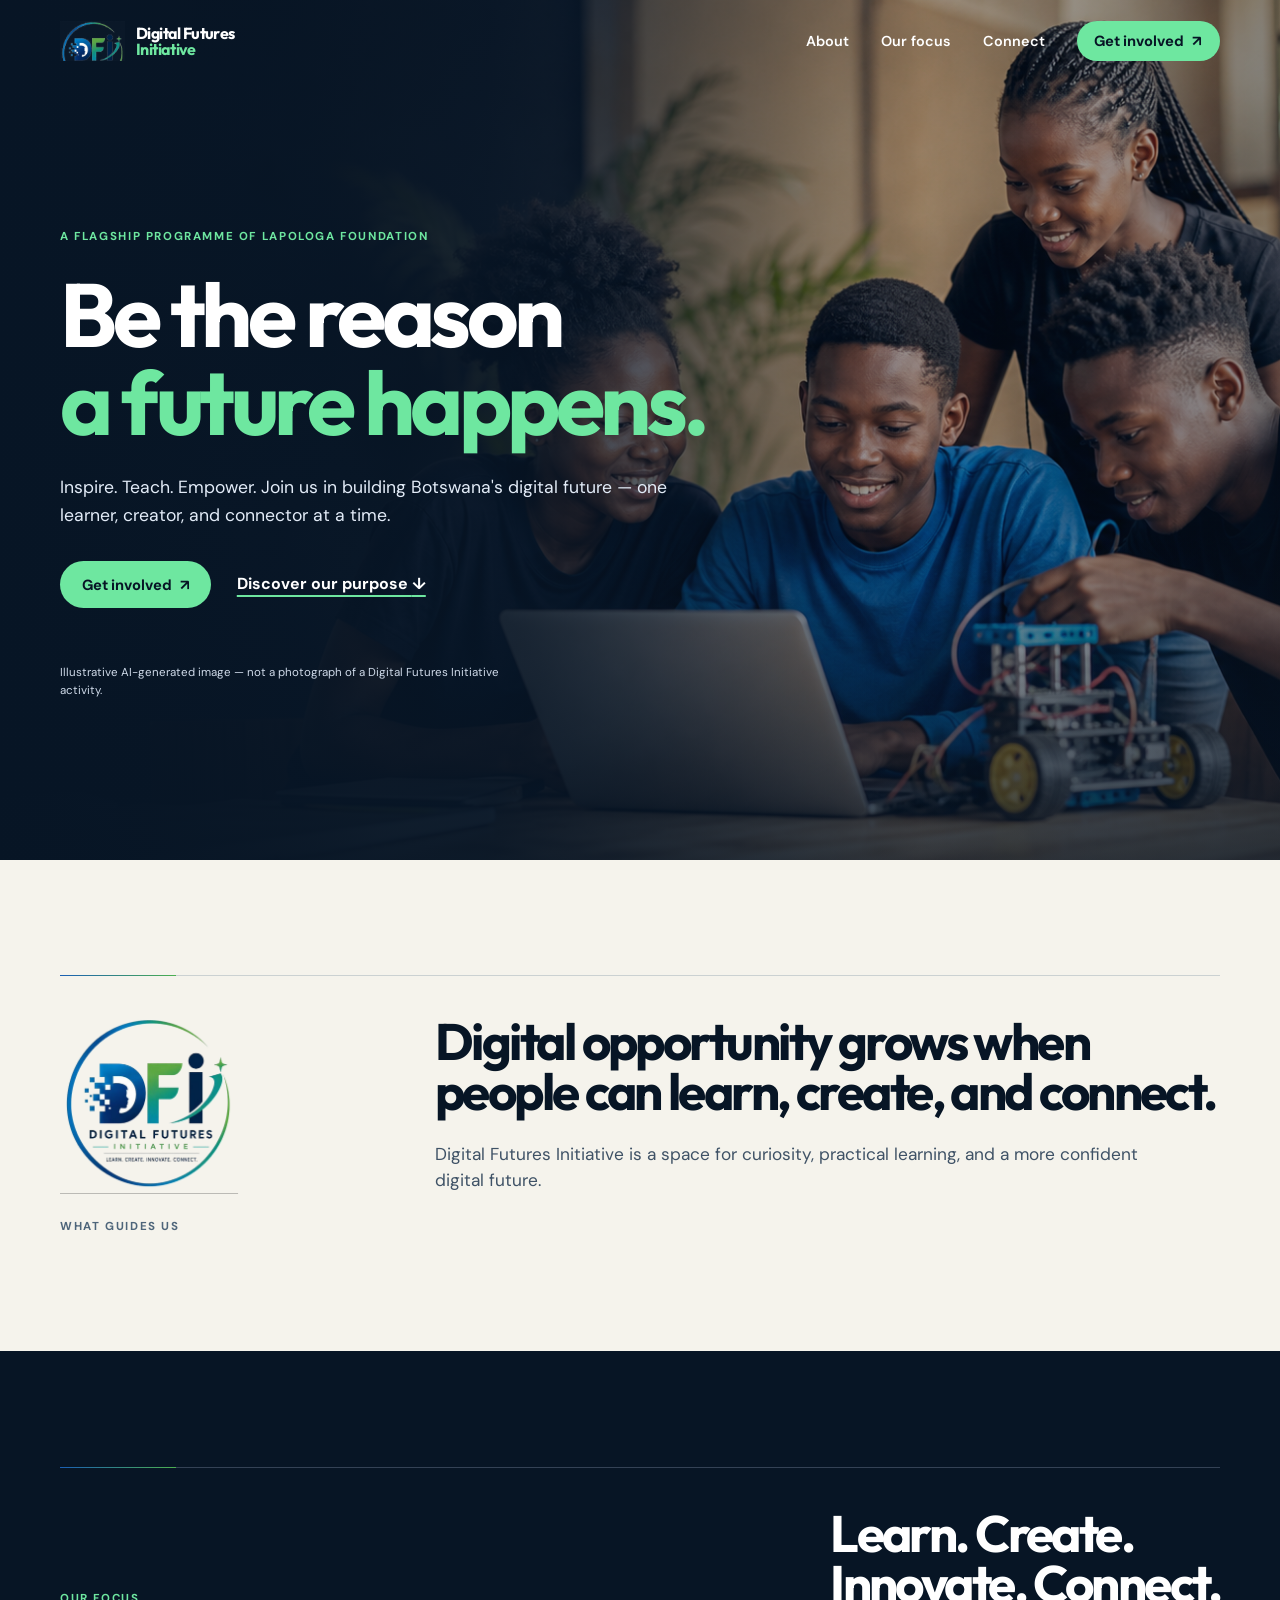
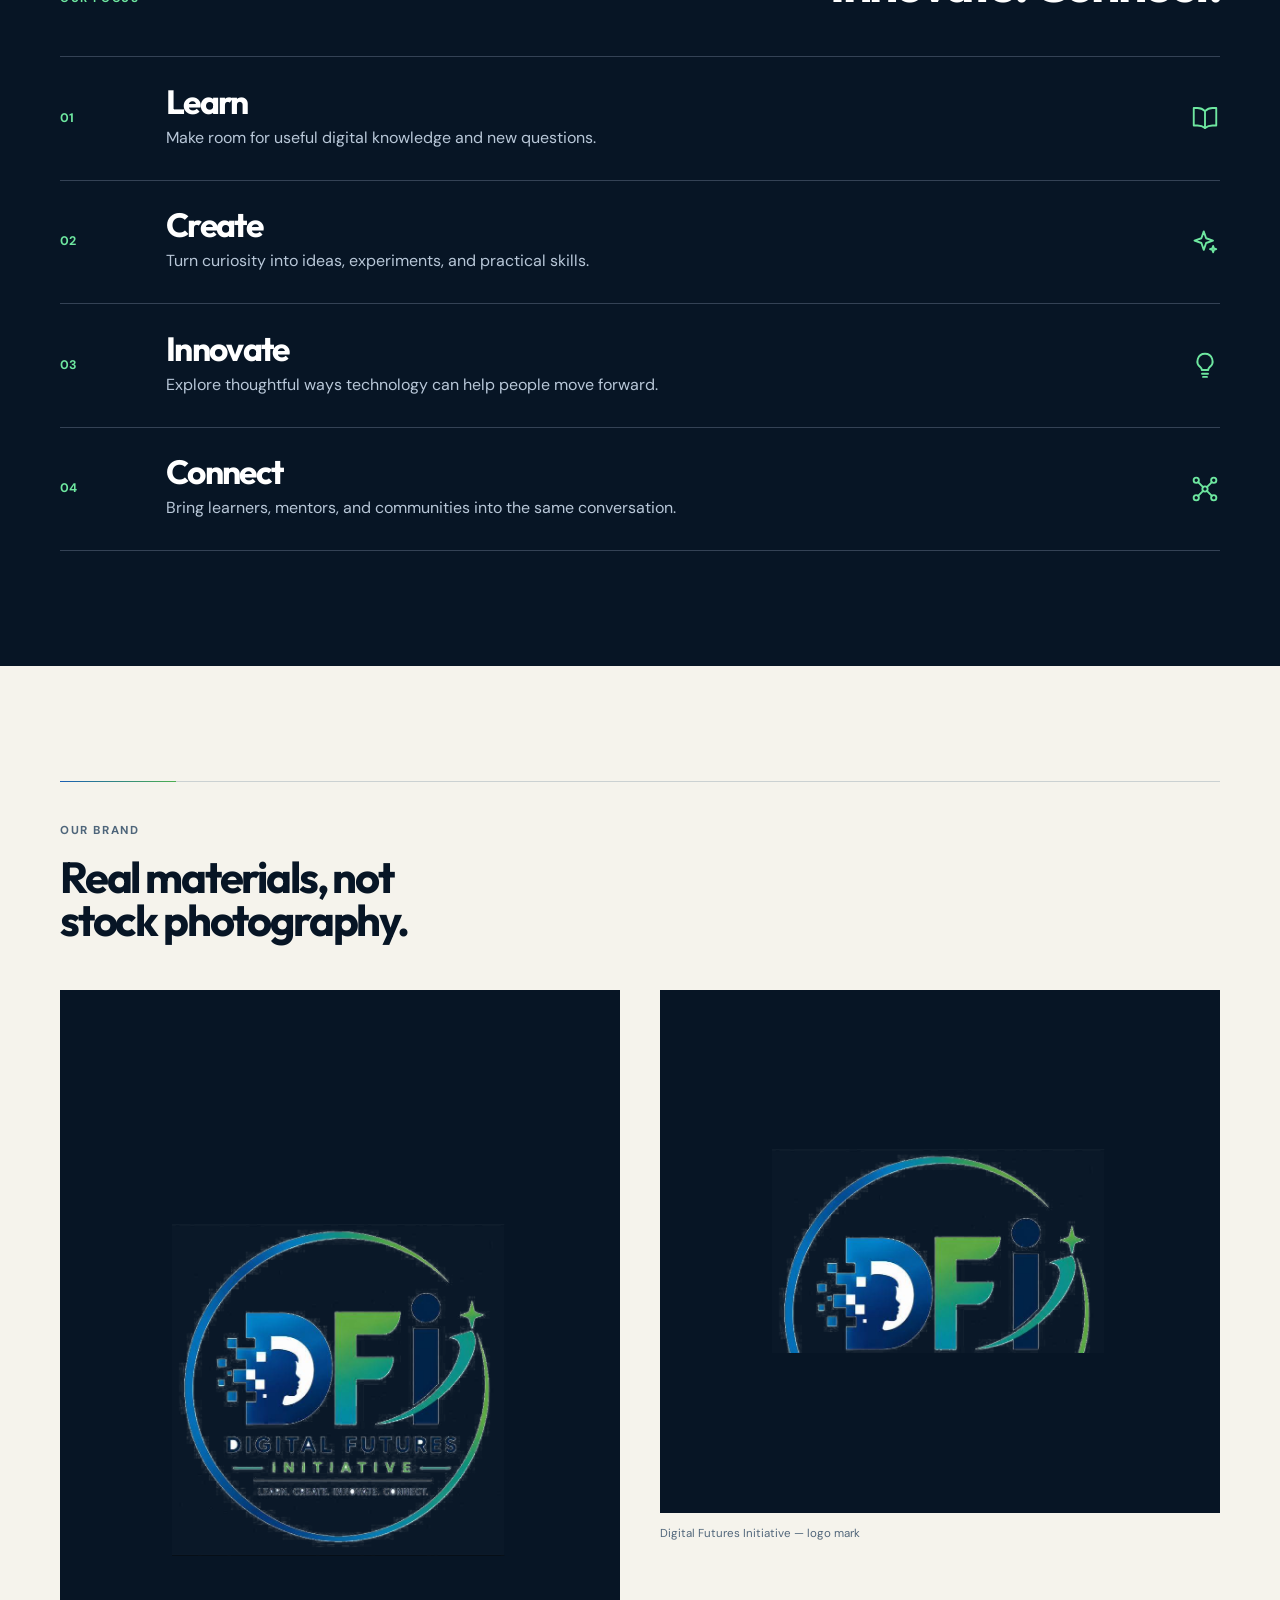
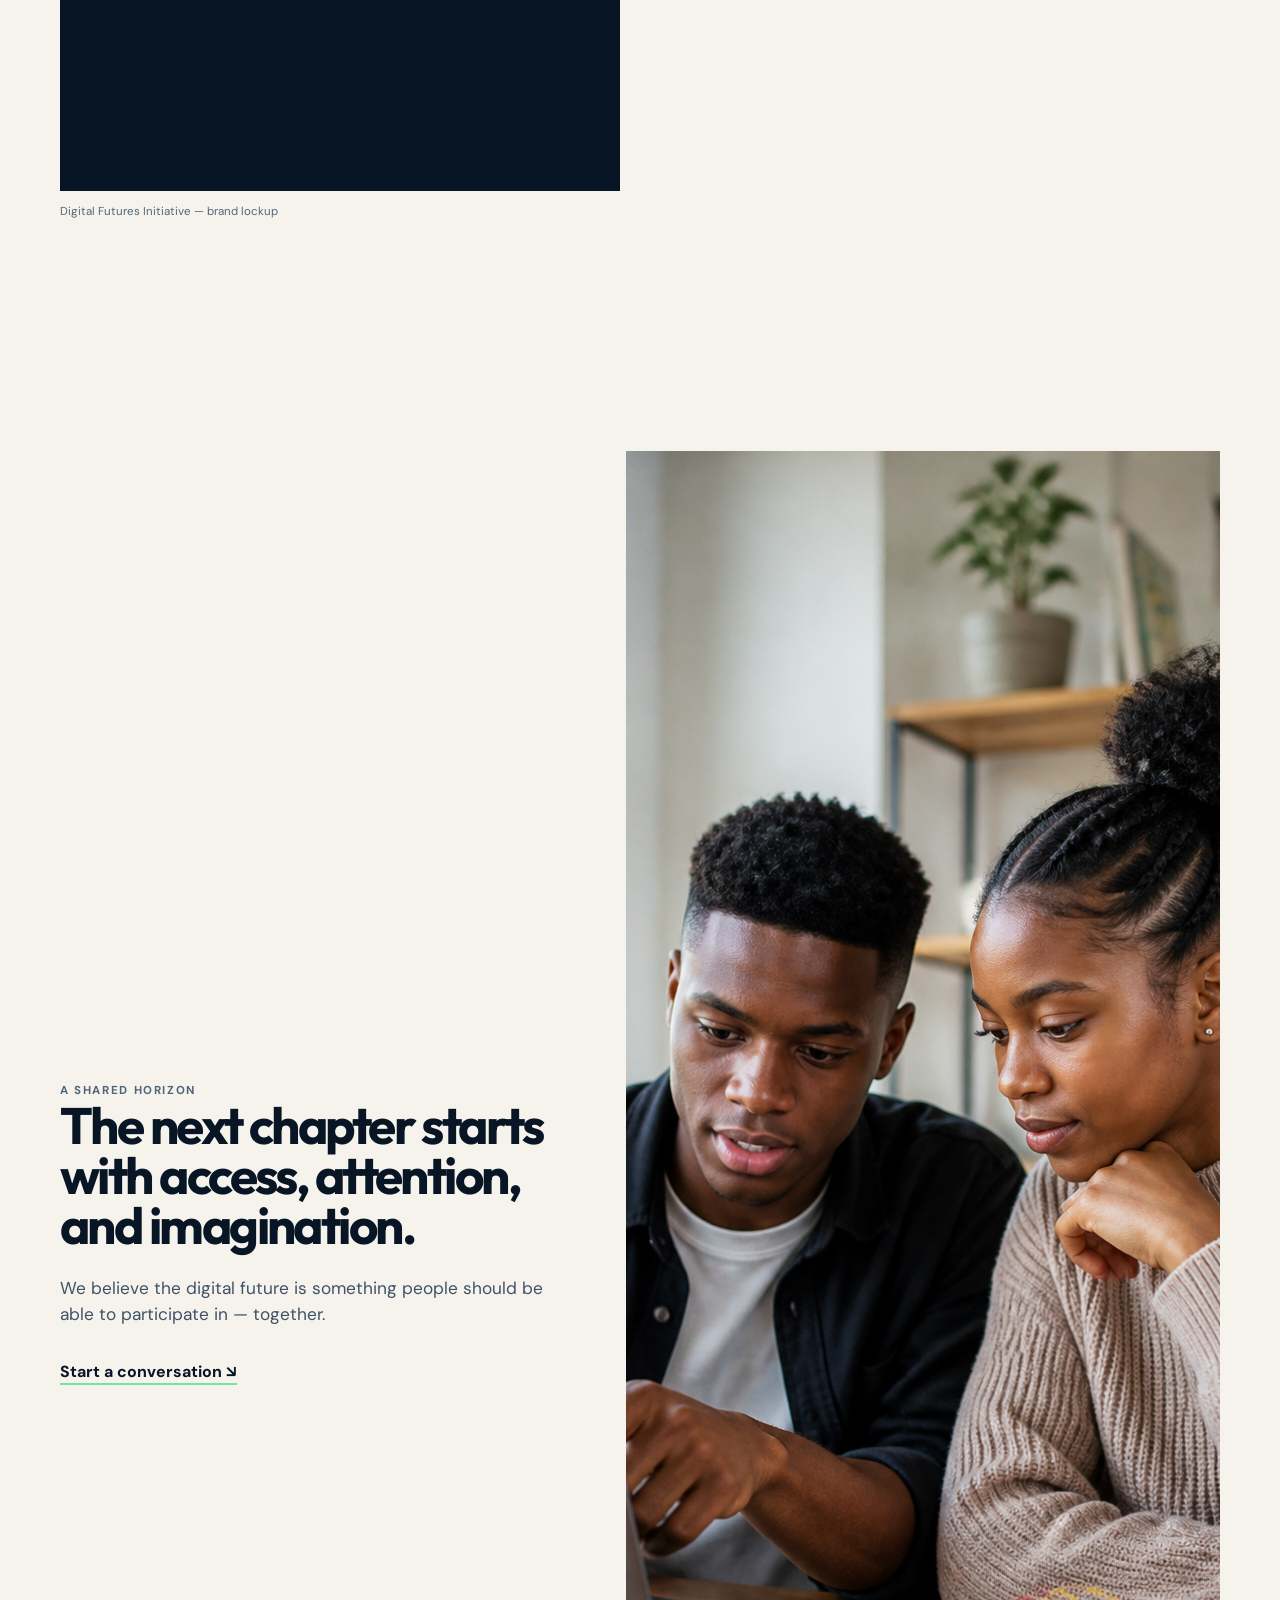
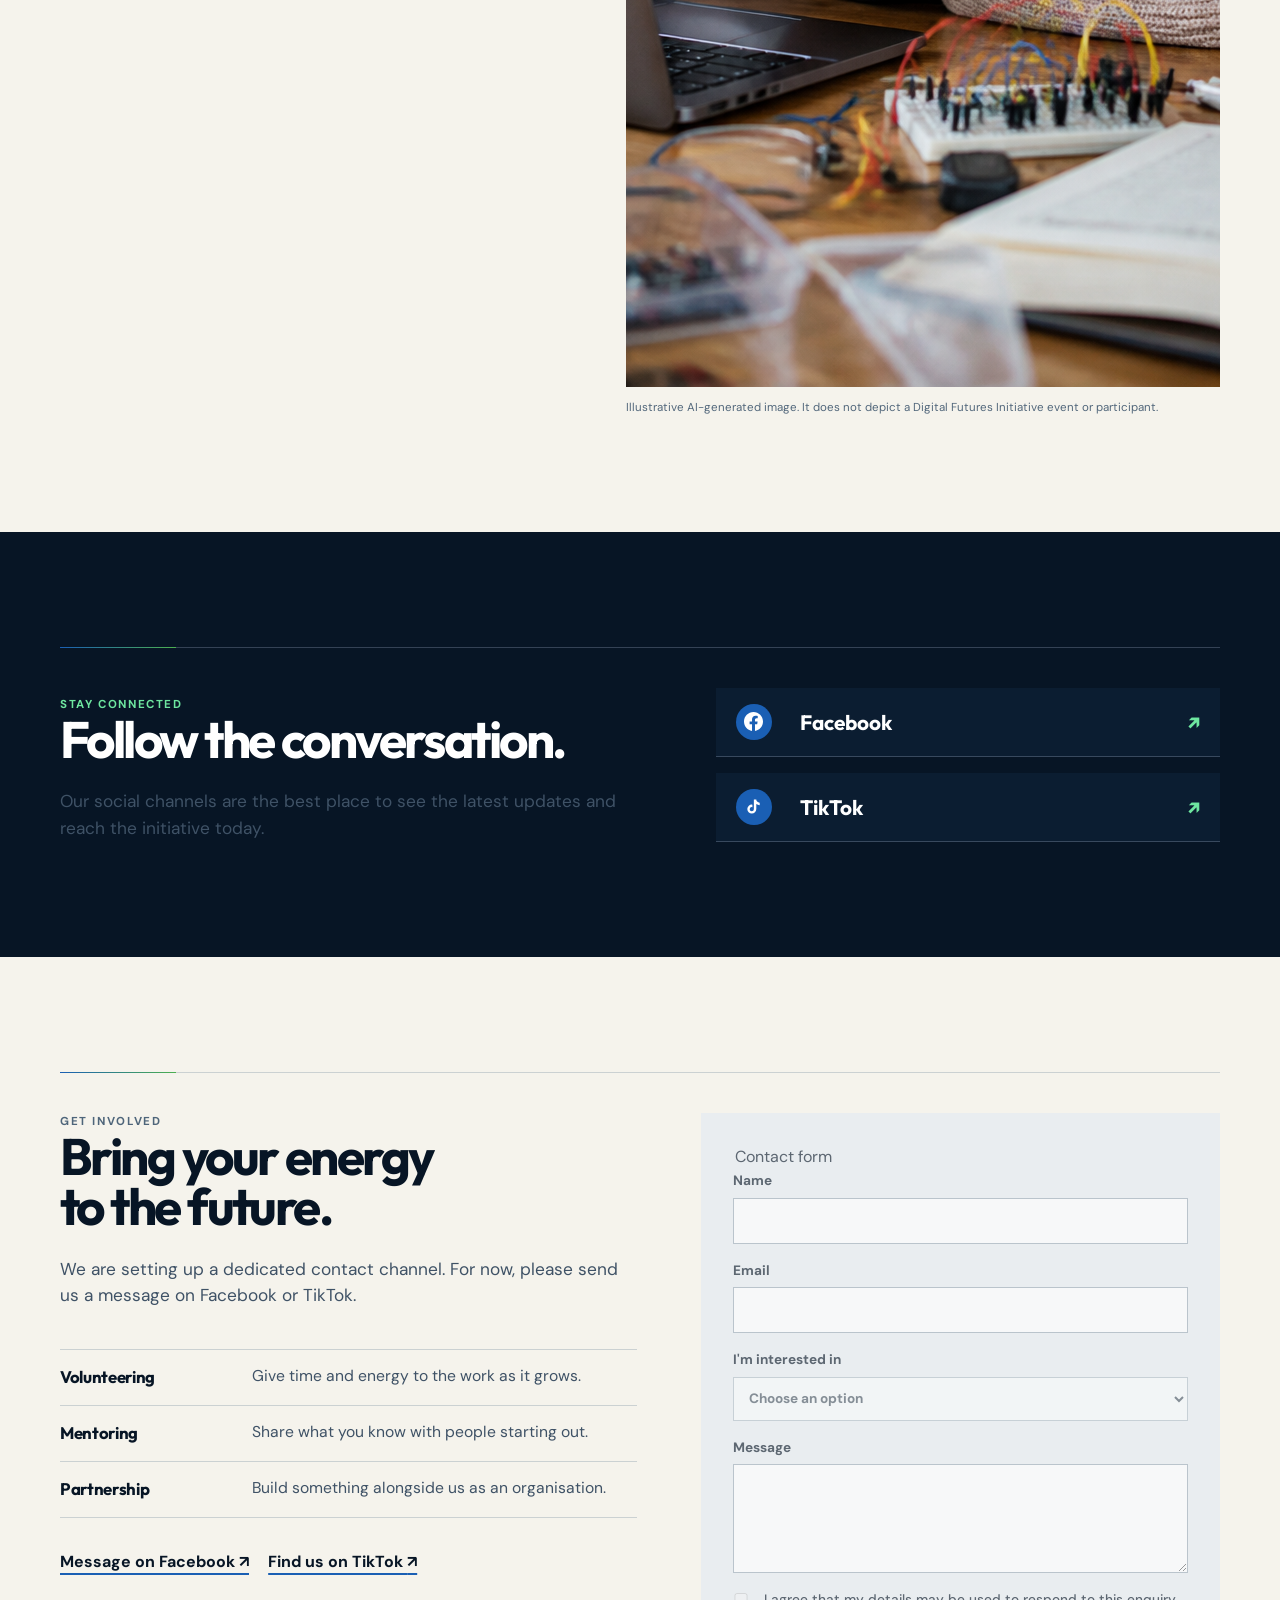
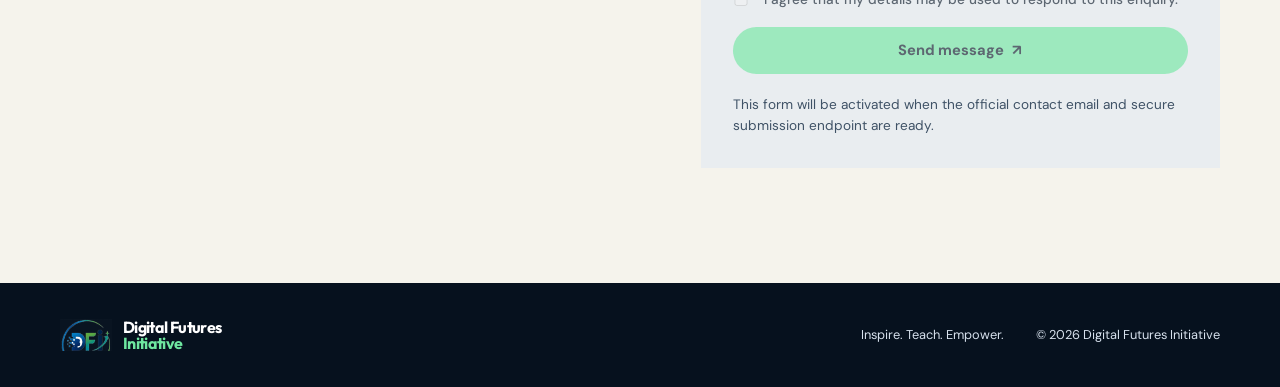
==== commit dac4e715: "Improve sharing metadata, contrast, responsive layout, and design system The site's purpose is routi" ====
--- a/index.html
+++ b/index.html
@@ -3,13 +3,49 @@
   <head>
     <meta charset="UTF-8" />
     <meta name="viewport" content="width=device-width, initial-scale=1.0" />
-    <meta name="description" content="Digital Futures Initiative — inspire, teach, empower." />
+    <title>Digital Futures Initiative</title>
+    <meta name="description" content="Digital Futures Initiative — learn, create, innovate, connect. A flagship programme of Lapologa Foundation building Botswana's digital future." />
     <meta name="theme-color" content="#071525" />
-    <title>Digital Futures Initiative</title>
+
+    <!-- Absolute URLs required: social scrapers do not resolve relative paths. -->
+    <!-- Update all four if the site moves to a custom domain. -->
+    <link rel="canonical" href="https://dondie52.github.io/dfi/" />
+    <meta property="og:type" content="website" />
+    <meta property="og:site_name" content="Digital Futures Initiative" />
+    <meta property="og:title" content="Digital Futures Initiative" />
+    <meta property="og:description" content="Learn. Create. Innovate. Connect. Join us in building Botswana's digital future — one learner, creator, and connector at a time." />
+    <meta property="og:url" content="https://dondie52.github.io/dfi/" />
+    <meta property="og:image" content="https://dondie52.github.io/dfi/assets/images/dfi-logo-full.png" />
+    <meta property="og:image:alt" content="Digital Futures Initiative logo — Learn. Create. Innovate. Connect." />
+    <meta property="og:locale" content="en_GB" />
+    <meta name="twitter:card" content="summary_large_image" />
+    <meta name="twitter:title" content="Digital Futures Initiative" />
+    <meta name="twitter:description" content="Learn. Create. Innovate. Connect. Join us in building Botswana's digital future." />
+    <meta name="twitter:image" content="https://dondie52.github.io/dfi/assets/images/dfi-logo-full.png" />
+
+    <link rel="icon" href="assets/images/dfi-logo-mark.png" />
+    <link rel="apple-touch-icon" href="assets/images/dfi-logo-mark.png" />
+
     <link rel="preconnect" href="https://fonts.googleapis.com" />
     <link rel="preconnect" href="https://fonts.gstatic.com" crossorigin />
     <link href="https://fonts.googleapis.com/css2?family=DM+Sans:wght@400;500;600;700&family=Outfit:wght@500;600;700;800&display=swap" rel="stylesheet" />
     <link rel="stylesheet" href="styles.css" />
+
+    <script type="application/ld+json">
+      {
+        "@context": "https://schema.org",
+        "@type": "Organization",
+        "name": "Digital Futures Initiative",
+        "alternateName": "DFI",
+        "url": "https://dondie52.github.io/dfi/",
+        "logo": "https://dondie52.github.io/dfi/assets/images/dfi-logo-full.png",
+        "slogan": "Learn. Create. Innovate. Connect.",
+        "sameAs": [
+          "https://www.facebook.com/profile.php?id=61593348803461",
+          "https://www.tiktok.com/@digitalfutureinitiative"
+        ]
+      }
+    </script>
   </head>
   <body>
     <a class="skip-link" href="#main">Skip to content</a>
@@ -19,8 +55,8 @@
           <img class="brand-mark" src="assets/images/dfi-logo-mark.png" alt="" width="66" height="40" />
           <span>Digital Futures<br /><em>Initiative</em></span>
         </a>
-        <button class="menu-button" type="button" aria-expanded="false" aria-controls="nav-links" data-menu-button>
-          <span class="sr-only">Open navigation</span><span></span><span></span>
+        <button class="menu-button" type="button" aria-expanded="false" aria-controls="nav-links" aria-label="Open navigation" data-menu-button>
+          <span class="menu-bar"></span><span class="menu-bar"></span>
         </button>
         <div class="nav-links" id="nav-links" data-menu>
           <a href="#about">About</a><a href="#focus">Our focus</a><a href="#connect">Connect</a>
@@ -31,58 +67,68 @@
 
     <main id="main">
       <section class="hero" id="top" aria-labelledby="hero-title">
-        <div class="hero-media" aria-hidden="true"><img src="assets/images/learning-together-hero.png" alt="" /></div>
+        <div class="hero-media" aria-hidden="true"><img src="assets/images/learning-together-hero.png" alt="" width="1774" height="887" fetchpriority="high" decoding="async" /></div>
         <div class="hero-shade" aria-hidden="true"></div>
         <div class="shell hero-content">
-          <p class="hero-label">A flagship programme of Lapologa Foundation</p>
-          <h1 id="hero-title">Be the reason<br /><span>a future happens.</span></h1>
-          <p class="hero-copy">Inspire. Teach. Empower. Join us in building Botswana's digital future — one learner, creator, and connector at a time.</p>
-          <div class="hero-actions"><a class="button" href="#contact">Get involved <span aria-hidden="true">↗</span></a><a class="text-link" href="#about">Discover our purpose <span aria-hidden="true">↓</span></a></div>
+          <p class="hero-label" data-hero-step>A flagship programme of Lapologa Foundation</p>
+          <h1 id="hero-title" data-hero-step>Be the reason<br /><span>a future happens.</span></h1>
+          <p class="hero-copy" data-hero-step>Inspire. Teach. Empower. Join us in building Botswana's digital future — one learner, creator, and connector at a time.</p>
+          <div class="hero-actions" data-hero-step><a class="button" href="#contact">Get involved <span aria-hidden="true">↗</span></a><a class="text-link" href="#about">Discover our purpose <span aria-hidden="true">↓</span></a></div>
+          <p class="image-note" data-hero-step>Illustrative AI-generated image — not a photograph of a Digital Futures Initiative activity.</p>
         </div>
-        <p class="image-note shell">Illustrative AI-generated image — not a photograph of a Digital Futures Initiative activity.</p>
       </section>
 
       <section class="intro shell" id="about" aria-labelledby="about-title">
         <div class="section-rule" aria-hidden="true"><span></span></div>
         <div class="intro-grid">
-          <div class="intro-lede"><img class="intro-logo" src="assets/images/dfi-logo-full.png" alt="Digital Futures Initiative logo" /><p class="section-label">What guides us</p></div>
+          <div class="intro-lede"><img class="intro-logo" src="assets/images/dfi-logo-full.png" alt="Digital Futures Initiative logo" width="728" height="721" loading="lazy" decoding="async" /><p class="section-label">What guides us</p></div>
           <div><h2 id="about-title">Digital opportunity grows when people can learn, create, and connect.</h2><p>Digital Futures Initiative is a space for curiosity, practical learning, and a more confident digital future.</p></div>
         </div>
       </section>
 
       <section class="focus-section" id="focus" aria-labelledby="focus-title">
-        <div class="shell"><div class="section-heading"><p class="section-label">Our focus</p><h2 id="focus-title">Four ways forward.</h2></div>
+        <div class="shell"><div class="section-rule section-rule-dark" aria-hidden="true"><span></span></div>
+          <div class="section-heading"><p class="section-label">Our focus</p><h2 id="focus-title">Learn. Create.<br />Innovate. Connect.</h2></div>
           <div class="focus-list">
-            <article><span class="focus-number">01</span><div><h3>Learn</h3><p>Make room for useful digital knowledge and new questions.</p></div><span class="focus-symbol" aria-hidden="true">⌁</span></article>
-            <article><span class="focus-number">02</span><div><h3>Create</h3><p>Turn curiosity into ideas, experiments, and practical skills.</p></div><span class="focus-symbol" aria-hidden="true">✦</span></article>
-            <article><span class="focus-number">03</span><div><h3>Innovate</h3><p>Explore thoughtful ways technology can help people move forward.</p></div><span class="focus-symbol" aria-hidden="true">↗</span></article>
-            <article><span class="focus-number">04</span><div><h3>Connect</h3><p>Bring learners, mentors, and communities into the same conversation.</p></div><span class="focus-symbol" aria-hidden="true">∞</span></article>
+            <article><span class="focus-number">01</span><div><h3>Learn</h3><p>Make room for useful digital knowledge and new questions.</p></div><span class="focus-symbol" aria-hidden="true"><svg viewBox="0 0 24 24" fill="none" stroke="currentColor" stroke-width="1.5" stroke-linecap="round" stroke-linejoin="round"><path d="M12 6.5S9.5 4 6 4H3v14h3c3.5 0 6 2 6 2s2.5-2 6-2h3V4h-3c-3.5 0-6 2.5-6 2.5Z" /><path d="M12 6.5V20" /></svg></span></article>
+            <article><span class="focus-number">02</span><div><h3>Create</h3><p>Turn curiosity into ideas, experiments, and practical skills.</p></div><span class="focus-symbol" aria-hidden="true"><svg viewBox="0 0 24 24" fill="none" stroke="currentColor" stroke-width="1.5" stroke-linecap="round" stroke-linejoin="round"><path d="M11 3.5 12.9 9l5.5 1.9-5.5 1.9L11 18.3 9.1 12.8 3.6 10.9 9.1 9Z" /><path d="M18.5 15.2l.65 1.85 1.85.65-1.85.65-.65 1.85-.65-1.85-1.85-.65 1.85-.65Z" /></svg></span></article>
+            <article><span class="focus-number">03</span><div><h3>Innovate</h3><p>Explore thoughtful ways technology can help people move forward.</p></div><span class="focus-symbol" aria-hidden="true"><svg viewBox="0 0 24 24" fill="none" stroke="currentColor" stroke-width="1.5" stroke-linecap="round" stroke-linejoin="round"><path d="M12 3a6 6 0 0 0-3.5 10.9c.6.45.9 1.15.9 1.9V16h5.2v-.2c0-.75.3-1.45.9-1.9A6 6 0 0 0 12 3Z" /><path d="M9.6 19h4.8" /><path d="M10.4 21.5h3.2" /></svg></span></article>
+            <article><span class="focus-number">04</span><div><h3>Connect</h3><p>Bring learners, mentors, and communities into the same conversation.</p></div><span class="focus-symbol" aria-hidden="true"><svg viewBox="0 0 24 24" fill="none" stroke="currentColor" stroke-width="1.5" stroke-linecap="round" stroke-linejoin="round"><circle cx="12" cy="12" r="2.1" /><circle cx="5" cy="5" r="2.1" /><circle cx="19" cy="5" r="2.1" /><circle cx="5" cy="19" r="2.1" /><circle cx="19" cy="19" r="2.1" /><path d="M6.5 6.5 10.5 10.5M17.5 6.5 13.5 10.5M6.5 17.5 10.5 13.5M17.5 17.5 13.5 13.5" /></svg></span></article>
           </div>
         </div>
       </section>
 
       <section class="showcase shell" id="brand" aria-labelledby="showcase-title">
+        <div class="section-rule" aria-hidden="true"><span></span></div>
         <div class="showcase-heading"><p class="section-label">Our brand</p><h2 id="showcase-title">Real materials, not stock photography.</h2></div>
         <div class="showcase-grid">
-          <figure><div class="showcase-frame"><img src="assets/images/dfi-logo-full.png" alt="Digital Futures Initiative logo lockup — the full wordmark with icon." /></div><figcaption>Digital Futures Initiative — brand lockup</figcaption></figure>
-          <figure><div class="showcase-frame"><img src="assets/images/dfi-logo-mark.png" alt="Digital Futures Initiative circular logo mark." /></div><figcaption>Digital Futures Initiative — logo mark</figcaption></figure>
+          <figure><div class="showcase-frame"><img src="assets/images/dfi-logo-full.png" alt="Digital Futures Initiative logo lockup — the full wordmark with icon." width="728" height="721" loading="lazy" decoding="async" /></div><figcaption>Digital Futures Initiative — brand lockup</figcaption></figure>
+          <figure><div class="showcase-frame"><img src="assets/images/dfi-logo-mark.png" alt="Digital Futures Initiative circular logo mark." width="728" height="443" loading="lazy" decoding="async" /></div><figcaption>Digital Futures Initiative — logo mark</figcaption></figure>
         </div>
       </section>
 
       <section class="gallery shell" aria-labelledby="gallery-title">
         <div class="gallery-copy"><p class="section-label">A shared horizon</p><h2 id="gallery-title">The next chapter starts with access, attention, and imagination.</h2><p>We believe the digital future is something people should be able to participate in — together.</p><a class="text-link" href="#contact">Start a conversation <span aria-hidden="true">↘</span></a></div>
-        <figure><img src="assets/images/learning-together-gallery.png" alt="Illustrative AI-generated image of young people collaborating with a laptop and electronics components at a table." /><figcaption>Illustrative AI-generated image. It does not depict a Digital Futures Initiative event or participant.</figcaption></figure>
+        <figure><img src="assets/images/learning-together-gallery.png" alt="Illustrative AI-generated image of young people collaborating with a laptop and electronics components at a table." width="1024" height="1536" loading="lazy" decoding="async" /><figcaption>Illustrative AI-generated image. It does not depict a Digital Futures Initiative event or participant.</figcaption></figure>
       </section>
 
       <section class="connect-section" id="connect" aria-labelledby="connect-title">
-        <div class="shell connect-grid"><div><p class="section-label">Stay connected</p><h2 id="connect-title">Follow the conversation.</h2><p>Our social channels are the best place to see the latest updates and reach the initiative today.</p></div>
-          <div class="social-cards"><a data-social-link="facebook" href="https://www.facebook.com/profile.php?id=61593348803461" target="_blank" rel="noreferrer" aria-label="Visit Digital Futures Initiative on Facebook (opens in a new tab)"><span aria-hidden="true">F</span><strong>Facebook</strong><b aria-hidden="true">↗</b></a><a data-social-link="tiktok" href="https://www.tiktok.com/@digital%20future%20initiative" target="_blank" rel="noreferrer" aria-label="Visit Digital Futures Initiative on TikTok (opens in a new tab)"><span aria-hidden="true">T</span><strong>TikTok</strong><b aria-hidden="true">↗</b></a></div>
+        <div class="shell"><div class="section-rule section-rule-dark" aria-hidden="true"><span></span></div>
+          <div class="connect-grid"><div><p class="section-label">Stay connected</p><h2 id="connect-title">Follow the conversation.</h2><p>Our social channels are the best place to see the latest updates and reach the initiative today.</p></div>
+            <div class="social-cards"><a data-social-link="facebook" href="https://www.facebook.com/profile.php?id=61593348803461" target="_blank" rel="noreferrer" aria-label="Visit Digital Futures Initiative on Facebook (opens in a new tab)"><span class="social-icon" aria-hidden="true"><svg viewBox="0 0 24 24" fill="currentColor"><path d="M24 12.07C24 5.4 18.63 0 12 0S0 5.4 0 12.07C0 18.1 4.39 23.09 10.13 24v-8.44H7.08v-3.49h3.05V9.41c0-3.02 1.79-4.69 4.53-4.69 1.31 0 2.68.24 2.68.24v2.96h-1.51c-1.49 0-1.96.93-1.96 1.89v2.26h3.33l-.53 3.49h-2.8V24C19.61 23.09 24 18.1 24 12.07Z" /></svg></span><strong>Facebook</strong><b aria-hidden="true">↗</b></a><a data-social-link="tiktok" href="https://www.tiktok.com/@digitalfutureinitiative" target="_blank" rel="noreferrer" aria-label="Visit Digital Futures Initiative on TikTok (opens in a new tab)"><span class="social-icon" aria-hidden="true"><svg viewBox="0 0 24 24" fill="currentColor"><path d="M16.6 5.82A4.28 4.28 0 0 1 15.54 3h-3.09v12.4a2.59 2.59 0 0 1-2.59 2.5 2.59 2.59 0 1 1 .76-5.07V9.66a5.7 5.7 0 0 0-.76-.05A5.68 5.68 0 1 0 15.54 15.3V8.9a7.35 7.35 0 0 0 4.3 1.38V7.19a4.28 4.28 0 0 1-3.24-1.37Z" /></svg></span><strong>TikTok</strong><b aria-hidden="true">↗</b></a></div>
+          </div>
         </div>
       </section>
 
       <section class="contact shell" id="contact" aria-labelledby="contact-title">
-        <div class="contact-heading"><p class="section-label">Get involved</p><h2 id="contact-title">Bring your energy to the future.</h2><p>We are setting up a dedicated contact channel. For now, please send us a message on Facebook or TikTok.</p><div class="contact-social"><a data-social-link="facebook" href="https://www.facebook.com/profile.php?id=61593348803461" target="_blank" rel="noreferrer">Message on Facebook <span aria-hidden="true">↗</span></a><a data-social-link="tiktok" href="https://www.tiktok.com/@digital%20future%20initiative" target="_blank" rel="noreferrer">Find us on TikTok <span aria-hidden="true">↗</span></a></div></div>
-        <form class="contact-form" data-contact-form novalidate><fieldset disabled data-form-fields><legend>Contact form</legend><label>Name<input name="name" autocomplete="name" required /></label><label>Email<input name="email" type="email" autocomplete="email" required /></label><label>I'm interested in<select name="interest" required><option value="">Choose an option</option><option>Volunteering</option><option>Mentoring</option><option>Partnership</option><option>General enquiry</option></select></label><label>Message<textarea name="message" rows="4" required></textarea></label><label class="consent"><input name="consent" type="checkbox" required /> <span>I agree that my details may be used to respond to this enquiry.</span></label><button class="button" type="submit">Send message <span aria-hidden="true">↗</span></button></fieldset><p class="form-status" data-form-status role="status">This form will be activated when the official contact email and secure submission endpoint are ready.</p></form>
+        <div class="section-rule" aria-hidden="true"><span></span></div>
+        <div class="contact-grid">
+          <div class="contact-heading"><p class="section-label">Get involved</p><h2 id="contact-title">Bring your energy to the future.</h2><p>We are setting up a dedicated contact channel. For now, please send us a message on Facebook or TikTok.</p>
+            <dl class="involve-list"><div><dt>Volunteering</dt><dd>Give time and energy to the work as it grows.</dd></div><div><dt>Mentoring</dt><dd>Share what you know with people starting out.</dd></div><div><dt>Partnership</dt><dd>Build something alongside us as an organisation.</dd></div></dl>
+            <div class="contact-social"><a data-social-link="facebook" href="https://www.facebook.com/profile.php?id=61593348803461" target="_blank" rel="noreferrer">Message on Facebook <span aria-hidden="true">↗</span></a><a data-social-link="tiktok" href="https://www.tiktok.com/@digitalfutureinitiative" target="_blank" rel="noreferrer">Find us on TikTok <span aria-hidden="true">↗</span></a></div>
+          </div>
+          <form class="contact-form" data-contact-form novalidate><fieldset disabled data-form-fields><legend>Contact form</legend><label>Name<input name="name" autocomplete="name" required /></label><label>Email<input name="email" type="email" autocomplete="email" required /></label><label>I'm interested in<select name="interest" required><option value="">Choose an option</option><option>Volunteering</option><option>Mentoring</option><option>Partnership</option><option>General enquiry</option></select></label><label>Message<textarea name="message" rows="4" required></textarea></label><label class="consent"><input name="consent" type="checkbox" required /> <span>I agree that my details may be used to respond to this enquiry.</span></label><button class="button" type="submit">Send message <span aria-hidden="true">↗</span></button></fieldset><p class="form-status" data-form-status role="status">This form will be activated when the official contact email and secure submission endpoint are ready.</p></form>
+        </div>
       </section>
     </main>
     <footer><div class="shell footer-inner"><a class="brand" href="#top"><img class="brand-mark" src="assets/images/dfi-logo-mark.png" alt="" width="53" height="32" /><span>Digital Futures<br /><em>Initiative</em></span></a><p>Inspire. Teach. Empower.</p><p>© <span data-year></span> Digital Futures Initiative</p></div></footer>
--- a/styles.css
+++ b/styles.css
@@ -1,20 +1,59 @@
+/* ---------------------------------------------------------------
+   Design tokens — the single source of truth for colour and rhythm.
+   Brand gradient and its stops are taken from the DFI logo mark.
+   Prefer adding a token here over hardcoding a new literal below.
+   --------------------------------------------------------------- */
 :root {
+  /* Dark ground */
   --ink: #071525;
-  --ink-2: #0d233c;
+  --ink-2: #0b1d31;
+  --ink-3: #06111e;
+
+  /* Light ground */
   --paper: #f5f3ec;
+  --surface: #e9edf0;
+
+  /* Brand — from assets/images/dfi-logo-full.png */
+  --brand-a: #1a5fb4;
+  --brand-b: #4caf50;
+  --brand-gradient: linear-gradient(90deg, var(--brand-a), var(--brand-b));
+
+  /* Accent: shares the logo's green hue, lifted for contrast on --ink (12:1) */
+  --accent: #6ee7a0;
   --blue: #4f94ff;
-  --lime: #b8ff52;
-  --muted: #b8c7d8;
-  --line: rgba(213, 229, 255, 0.22);
-  --brand-gradient: linear-gradient(90deg, #1a5fb4, #4CAF50);
-  --sans: "DM Sans", sans-serif;
-  --display: "Outfit", sans-serif;
+
+  /* Text */
+  --text: #3f5266;
+  --text-muted: #52677b;
+  --text-label: #4e657a;
+  --on-dark: #e2ebf7;
+  --on-dark-muted: #b8c7d8;
+  --on-dark-faint: #91a1b3;
+
+  /* Lines */
+  --rule: #cbd1d2;
+  --rule-dark: rgba(213, 229, 255, 0.22);
+  --field-border: #9dacb7;
+
+  /* Rhythm */
+  --section-y: clamp(4.5rem, 9vw, 8.5rem);
+  --gap-xs: 0.5rem;
+  --gap-s: 1rem;
+  --gap-m: 1.5rem;
+  --gap-l: 2.5rem;
+  --gap-xl: 4rem;
+
+  --ease: cubic-bezier(0.16, 1, 0.3, 1);
+  --sans: "DM Sans", ui-sans-serif, system-ui, sans-serif;
+  --display: "Outfit", ui-sans-serif, system-ui, sans-serif;
 }
 * {
   box-sizing: border-box;
 }
 html {
   scroll-behavior: smooth;
+  /* Keeps in-page anchors clear of the fixed header. */
+  scroll-padding-top: 96px;
 }
 body {
   margin: 0;
@@ -23,9 +62,13 @@
   font-family: var(--sans);
   font-size: 16px;
   line-height: 1.55;
+  -webkit-font-smoothing: antialiased;
 }
 a {
   color: inherit;
+}
+img {
+  max-width: 100%;
 }
 .shell {
   width: min(1160px, calc(100% - 48px));
@@ -35,30 +78,38 @@
   position: absolute;
   width: 1px;
   height: 1px;
-  clip: rect(0 0 0 0);
+  clip-path: inset(50%);
   overflow: hidden;
+  white-space: nowrap;
 }
 .skip-link {
   position: fixed;
   z-index: 100;
   left: 1rem;
   top: -4rem;
-  background: white;
+  background: var(--accent);
+  color: var(--ink);
+  font-weight: 700;
   padding: 0.7rem 1rem;
+  text-decoration: none;
+  transition: top 0.2s var(--ease);
 }
 .skip-link:focus {
   top: 1rem;
 }
+
+/* Header ------------------------------------------------------- */
 .site-header {
   position: fixed;
   inset: 0 0 auto;
   z-index: 20;
-  color: white;
-  transition: background 0.25s;
+  color: #fff;
+  transition: background 0.25s, box-shadow 0.25s;
 }
 .site-header.is-scrolled {
   background: rgba(7, 21, 37, 0.94);
   box-shadow: 0 6px 20px rgba(0, 0, 0, 0.18);
+  backdrop-filter: saturate(140%) blur(6px);
 }
 .nav {
   height: 82px;
@@ -76,7 +127,7 @@
 }
 .brand em {
   font-style: normal;
-  color: var(--lime);
+  color: var(--accent);
 }
 .brand-mark {
   height: 40px;
@@ -98,54 +149,81 @@
 .nav-links > a:not(.button)::after {
   content: "";
   position: absolute;
-  height: 1px;
-  background: var(--lime);
+  height: 2px;
+  background: var(--accent);
   inset: auto 0 -0.35rem;
   transform: scaleX(0);
-  transition: transform 0.2s;
-}
-.nav-links > a:not(.button):hover::after {
+  transform-origin: left;
+  transition: transform 0.25s var(--ease);
+}
+.nav-links > a:not(.button):hover::after,
+.nav-links > a[aria-current]::after {
   transform: scaleX(1);
 }
+.nav-links > a[aria-current] {
+  color: var(--accent);
+}
+
+/* Buttons ------------------------------------------------------ */
+/* Solid accent with ink text: 12:1. The gradient is reserved for
+   rules and hover bars, where no text sits on top of it. */
 .button {
   display: inline-flex;
   align-items: center;
   justify-content: center;
   gap: 0.5rem;
-  background: var(--brand-gradient);
-  color: #fff;
-  text-shadow: 0 1px 2px rgba(0, 0, 0, 0.25);
-  padding: 0.85rem 1.15rem;
+  background: var(--accent);
+  color: var(--ink);
+  padding: 0.85rem 1.35rem;
   border: 0;
   border-radius: 999px;
   font: 700 0.92rem var(--sans);
   text-decoration: none;
   cursor: pointer;
-  transition:
-    transform 0.2s,
-    filter 0.2s;
+  transition: transform 0.25s var(--ease), box-shadow 0.25s var(--ease), background 0.2s;
 }
 .button:hover {
-  filter: brightness(1.1);
+  background: #8af0b5;
   transform: translateY(-2px);
+  box-shadow: 0 10px 24px -8px rgba(110, 231, 160, 0.55);
+}
+.button:active {
+  transform: translateY(0);
 }
 .button-small {
-  padding: 0.65rem 1rem;
+  padding: 0.65rem 1.1rem;
 }
 .menu-button {
   display: none;
   background: none;
   border: 0;
-  color: white;
-}
+  color: #fff;
+  cursor: pointer;
+}
+.menu-bar {
+  display: block;
+  width: 25px;
+  height: 2px;
+  background: currentColor;
+  transition: transform 0.25s var(--ease), opacity 0.2s;
+}
+[aria-expanded="true"] .menu-bar:first-of-type {
+  transform: translateY(3.5px) rotate(45deg);
+}
+[aria-expanded="true"] .menu-bar:last-of-type {
+  transform: translateY(-3.5px) rotate(-45deg);
+}
+
+/* Hero --------------------------------------------------------- */
 .hero {
   position: relative;
-  min-height: 760px;
+  min-height: min(100svh, 860px);
   display: grid;
   align-items: center;
   color: #fff;
   background: var(--ink);
   overflow: hidden;
+  padding: 108px 0 2.5rem;
 }
 .hero-media,
 .hero-shade {
@@ -167,11 +245,10 @@
       rgba(7, 21, 37, 0.26) 72%,
       rgba(7, 21, 37, 0.45)
     ),
-    linear-gradient(0deg, rgba(7, 21, 37, 0.65), transparent 35%);
+    linear-gradient(0deg, rgba(7, 21, 37, 0.72), transparent 38%);
 }
 .hero-content {
   position: relative;
-  padding-top: 82px;
   max-width: 1160px;
 }
 .hero-label,
@@ -182,28 +259,29 @@
   font-weight: 700;
 }
 .hero-label {
-  color: var(--lime);
-  margin: 0 0 1.5rem;
+  color: var(--accent);
+  margin: 0 0 var(--gap-m);
 }
 .hero h1,
 h2,
 h3 {
   font-family: var(--display);
   line-height: 0.98;
-  letter-spacing: -0.055em;
+  letter-spacing: -0.05em;
+  text-wrap: balance;
 }
 .hero h1 {
-  font-size: clamp(3.5rem, 7vw, 6.8rem);
-  max-width: 740px;
+  font-size: clamp(3.25rem, 7vw, 6rem);
+  max-width: 15ch;
   margin: 0;
 }
 .hero h1 span {
-  color: var(--lime);
+  color: var(--accent);
 }
 .hero-copy {
   font-size: 1.1rem;
-  max-width: 500px;
-  color: #e2ebf7;
+  max-width: 52ch;
+  color: var(--on-dark);
   margin: 1.8rem 0 2rem;
 }
 .hero-actions {
@@ -214,24 +292,25 @@
 .text-link {
   font-weight: 700;
   text-underline-offset: 0.35rem;
-  text-decoration-color: var(--lime);
+  text-decoration-color: var(--accent);
   text-decoration-thickness: 2px;
 }
+/* In normal flow so it can never collide with the hero copy. */
 .image-note {
-  position: absolute;
-  bottom: 1.5rem;
-  left: 0;
-  right: 0;
   font-size: 0.72rem;
   color: #cfdae9;
-}
-.intro {
-  padding: 8.5rem 0;
-}
+  margin: 3.5rem 0 0;
+  max-width: 60ch;
+}
+
+/* Shared section furniture ------------------------------------- */
 .section-rule {
   height: 1px;
-  background: #cbd1d2;
-  margin-bottom: 2.5rem;
+  background: var(--rule);
+  margin-bottom: var(--gap-l);
+}
+.section-rule-dark {
+  background: var(--rule-dark);
 }
 .section-rule span {
   display: block;
@@ -239,25 +318,9 @@
   height: 100%;
   width: 10%;
 }
-.intro-grid {
-  display: grid;
-  grid-template-columns: 1fr 2.4fr;
-  gap: 3rem;
-}
-.intro-lede {
-  display: flex;
-  flex-direction: column;
-  align-items: start;
-  gap: 1.5rem;
-}
-.intro-logo {
-  width: 100%;
-  max-width: 180px;
-  height: auto;
-}
 .section-label {
   margin: 0;
-  color: #4e657a;
+  color: var(--text-label);
 }
 .intro h2,
 .section-heading h2,
@@ -271,39 +334,63 @@
 .gallery-copy > p:not(.section-label),
 .connect-grid p:not(.section-label),
 .contact-heading > p:not(.section-label) {
-  max-width: 560px;
-  color: #3f5266;
+  max-width: 60ch;
+  color: var(--text);
   font-size: 1.08rem;
-  margin: 1.5rem 0 0;
-}
+  margin: var(--gap-m) 0 0;
+}
+
+/* Intro -------------------------------------------------------- */
+.intro {
+  padding: var(--section-y) 0;
+}
+.intro-grid {
+  display: grid;
+  grid-template-columns: 1fr 2.4fr;
+  gap: 3rem;
+}
+.intro-lede {
+  display: flex;
+  flex-direction: column;
+  align-items: start;
+  gap: var(--gap-m);
+}
+.intro-logo {
+  width: 100%;
+  max-width: 180px;
+  height: auto;
+}
+
+/* Focus -------------------------------------------------------- */
 .focus-section,
 .connect-section {
   background: var(--ink);
   color: #fff;
-  padding: 7rem 0;
+  padding: var(--section-y) 0;
 }
 .section-heading {
   display: flex;
   align-items: end;
   justify-content: space-between;
+  gap: var(--gap-m);
   margin-bottom: 3rem;
 }
 .section-heading .section-label,
 .connect-grid .section-label {
-  color: var(--lime);
+  color: var(--accent);
 }
 .focus-list {
-  border-top: 1px solid var(--line);
+  border-top: 1px solid var(--rule-dark);
 }
 .focus-list article {
   position: relative;
   display: grid;
   grid-template-columns: 90px 1fr 50px;
-  gap: 1rem;
+  gap: var(--gap-s);
   align-items: center;
   padding: 1.8rem 0;
-  border-bottom: 1px solid var(--line);
-  transition: transform 0.25s, background 0.25s;
+  border-bottom: 1px solid var(--rule-dark);
+  transition: transform 0.3s var(--ease), background 0.3s;
 }
 .focus-list article::before {
   content: "";
@@ -318,14 +405,14 @@
 }
 .focus-list article:hover {
   transform: translateX(0.4rem);
-  background: #0b1d31;
+  background: var(--ink-2);
 }
 .focus-list article:hover::before {
   opacity: 1;
 }
 .focus-number {
   font-size: 0.78rem;
-  color: var(--lime);
+  color: var(--accent);
   font-weight: 700;
 }
 .focus-list h3 {
@@ -334,16 +421,23 @@
 }
 .focus-list p {
   margin: 0.45rem 0 0;
-  color: var(--muted);
-  max-width: 520px;
+  color: var(--on-dark-muted);
+  max-width: 60ch;
 }
 .focus-symbol {
-  font: 2rem var(--display);
-  color: var(--lime);
-  text-align: right;
-}
+  justify-self: end;
+  color: var(--accent);
+  display: block;
+}
+.focus-symbol svg {
+  width: 30px;
+  height: 30px;
+  display: block;
+}
+
+/* Showcase ----------------------------------------------------- */
 .showcase {
-  padding: 8.5rem 0;
+  padding: var(--section-y) 0;
 }
 .showcase-heading {
   max-width: 640px;
@@ -351,36 +445,38 @@
 }
 .showcase-heading h2 {
   font-size: clamp(2.1rem, 3.4vw, 3.2rem);
-  margin: 1rem 0 0;
+  margin: var(--gap-s) 0 0;
 }
 .showcase-grid {
   display: grid;
   grid-template-columns: 1fr 1fr;
-  gap: 2.5rem;
+  gap: var(--gap-l);
 }
 .showcase-grid figure {
   margin: 0;
 }
 .showcase-frame {
-  aspect-ratio: 4/5;
+  aspect-ratio: 3 / 2;
   background: var(--ink);
-  border-radius: 2px;
   display: grid;
   place-items: center;
   padding: 2.5rem;
 }
 .showcase-frame img {
   max-width: 70%;
-  max-height: 70%;
+  max-height: 80%;
   object-fit: contain;
 }
-.showcase-grid figcaption {
+.showcase-grid figcaption,
+.gallery figcaption {
   font-size: 0.72rem;
-  color: #52677b;
+  color: var(--text-muted);
   margin-top: 0.75rem;
 }
+
+/* Gallery ------------------------------------------------------ */
 .gallery {
-  padding: 8.5rem 0;
+  padding: var(--section-y) 0;
   display: grid;
   grid-template-columns: 0.9fr 1.1fr;
   align-items: center;
@@ -395,61 +491,90 @@
 }
 .gallery figure img {
   width: 100%;
-  aspect-ratio: 4/5;
+  aspect-ratio: 4 / 5;
   object-fit: cover;
-  border-radius: 2px;
   display: block;
 }
-.gallery figcaption {
-  font-size: 0.72rem;
-  color: #52677b;
-  margin-top: 0.75rem;
-}
+
+/* Connect ------------------------------------------------------ */
 .connect-grid {
   display: grid;
   grid-template-columns: 1fr 0.85fr;
-  gap: 4rem;
+  gap: var(--gap-xl);
   align-items: end;
 }
 .social-cards {
   display: grid;
-  gap: 1rem;
+  gap: var(--gap-s);
 }
 .social-cards a {
   display: grid;
   grid-template-columns: 48px 1fr auto;
   align-items: center;
-  gap: 1rem;
+  gap: var(--gap-s);
   text-decoration: none;
   padding: 1rem 1.2rem;
-  border-bottom: 1px solid var(--line);
+  border-bottom: 1px solid var(--rule-dark);
   font-family: var(--display);
   font-size: 1.3rem;
-  transition: transform 0.2s;
-  background: #0b1d31;
+  transition: transform 0.25s var(--ease), background 0.25s;
+  background: var(--ink-2);
 }
 .social-cards a:hover {
   transform: translateX(0.4rem);
-}
-.social-cards span {
+  background: #102841;
+}
+.social-icon {
   display: grid;
   place-items: center;
   width: 36px;
   height: 36px;
   border-radius: 50%;
-  background: var(--blue);
-  font-family: var(--sans);
+  background: var(--brand-a);
+  color: #fff;
+}
+.social-icon svg {
+  width: 19px;
+  height: 19px;
+  display: block;
+}
+.social-cards b {
+  color: var(--accent);
+}
+
+/* Contact ------------------------------------------------------ */
+.contact {
+  padding: var(--section-y) 0;
+}
+.contact-grid {
+  display: grid;
+  grid-template-columns: 1fr 0.9fr;
+  gap: clamp(2.5rem, 5vw, 6rem);
+}
+.involve-list {
+  display: grid;
+  gap: 0;
+  margin: var(--gap-l) 0 0;
+  border-top: 1px solid var(--rule);
+  max-width: 60ch;
+}
+.involve-list > div {
+  display: grid;
+  grid-template-columns: 11rem 1fr;
+  gap: var(--gap-s);
+  padding: 0.9rem 0;
+  border-bottom: 1px solid var(--rule);
+}
+.involve-list dt {
+  font-family: var(--display);
   font-weight: 700;
-  color: white;
-}
-.social-cards b {
-  color: var(--lime);
-}
-.contact {
-  padding: 8rem 0;
-  display: grid;
-  grid-template-columns: 1fr 0.9fr;
-  gap: 6rem;
+  font-size: 1.05rem;
+  letter-spacing: -0.02em;
+}
+.involve-list dd {
+  margin: 0;
+  color: var(--text);
+  font-size: 0.98rem;
 }
 .contact-social {
   display: flex;
@@ -459,20 +584,21 @@
 }
 .contact-social a {
   font-weight: 700;
-  text-decoration-color: var(--lime);
+  text-decoration-color: var(--brand-a);
   text-underline-offset: 0.35rem;
   text-decoration-thickness: 2px;
 }
 .contact-form {
-  background: #e9edf0;
+  background: var(--surface);
   padding: 2rem;
+  align-self: start;
 }
 .contact-form fieldset {
   padding: 0;
   border: 0;
   margin: 0;
   display: grid;
-  gap: 1rem;
+  gap: var(--gap-s);
 }
 .contact-form label {
   display: grid;
@@ -485,11 +611,16 @@
 .contact-form select {
   font: inherit;
   color: var(--ink);
+  caret-color: var(--brand-a);
   width: 100%;
-  border: 1px solid #9dacb7;
+  border: 1px solid var(--field-border);
   background: #fff;
   padding: 0.72rem;
   border-radius: 0;
+}
+.contact-form input::placeholder,
+.contact-form textarea::placeholder {
+  color: var(--text-muted);
 }
 .contact-form input:focus,
 .contact-form textarea:focus,
@@ -505,6 +636,7 @@
 .consent input {
   width: 1rem;
   margin: 0.25rem 0.55rem 0 0;
+  accent-color: var(--brand-a);
 }
 .contact-form fieldset:disabled {
   opacity: 0.62;
@@ -514,11 +646,13 @@
 }
 .form-status {
   font-size: 0.85rem;
-  color: #3f5266;
+  color: var(--text);
   margin: 1.25rem 0 0;
 }
+
+/* Footer ------------------------------------------------------- */
 footer {
-  background: #06111e;
+  background: var(--ink-3);
   color: #d7e1ed;
   padding: 2.25rem 0;
 }
@@ -533,35 +667,91 @@
   margin: 0;
 }
 .footer-inner .brand {
-  color: white;
+  color: #fff;
 }
 .footer-inner .brand-mark {
   height: 32px;
 }
+
+/* Browser surfaces --------------------------------------------- */
 ::selection {
-  background: var(--lime);
+  background: var(--accent);
   color: var(--ink);
 }
 :focus-visible {
-  outline: 3px solid var(--lime);
+  outline: 3px solid var(--accent);
   outline-offset: 4px;
 }
+.contact-form :focus-visible {
+  outline-color: var(--blue);
+}
+html {
+  scrollbar-color: var(--brand-a) var(--surface);
+}
+
+/* Scroll reveal.
+   The `reveal` class is added by script.js ONLY when the visitor has not
+   asked for reduced motion, so content is visible by default and stays
+   visible if JavaScript never runs. Do not set opacity:0 in markup. */
+.reveal {
+  opacity: 0;
+  transform: translateY(20px);
+}
+.reveal.is-in {
+  opacity: 1;
+  transform: none;
+  transition: opacity 0.75s var(--ease), transform 0.75s var(--ease);
+}
+.hero-step {
+  opacity: 0;
+  transform: translateY(16px);
+}
+.hero-step.is-in {
+  opacity: 1;
+  transform: none;
+  transition: opacity 0.8s var(--ease), transform 0.8s var(--ease);
+  transition-delay: calc(var(--step, 0) * 90ms);
+}
+
+/* Tablet: relax the desktop two-column grids well before they collapse. */
+@media (max-width: 1024px) {
+  .intro-grid {
+    grid-template-columns: 1fr 1.7fr;
+    gap: 2rem;
+  }
+  .gallery {
+    gap: 2.5rem;
+  }
+  .connect-grid {
+    grid-template-columns: 1fr;
+    gap: var(--gap-l);
+    align-items: start;
+  }
+  .contact-grid {
+    grid-template-columns: 1fr;
+  }
+  .contact-form {
+    max-width: 34rem;
+  }
+  .focus-list article {
+    grid-template-columns: 64px 1fr 40px;
+  }
+}
+
 @media (max-width: 760px) {
   .shell {
     width: min(100% - 32px, 1160px);
   }
   .nav {
     height: 68px;
+  }
+  html {
+    scroll-padding-top: 80px;
   }
   .menu-button {
     display: grid;
     gap: 5px;
     padding: 0.5rem;
-  }
-  .menu-button span:not(.sr-only) {
-    width: 25px;
-    height: 2px;
-    background: white;
   }
   .nav-links {
     display: none;
@@ -579,18 +769,15 @@
     display: flex;
   }
   .hero {
-    min-height: 690px;
+    padding: 96px 0 2rem;
   }
   .hero-shade {
     background:
       linear-gradient(90deg, rgba(7, 21, 37, 0.91), rgba(7, 21, 37, 0.48)),
       linear-gradient(0deg, rgba(7, 21, 37, 0.85), transparent 70%);
   }
-  .hero-content {
-    padding-top: 68px;
-  }
   .hero h1 {
-    font-size: clamp(3rem, 15vw, 4.6rem);
+    font-size: clamp(2.75rem, 12vw, 4.4rem);
   }
   .hero-copy {
     font-size: 1rem;
@@ -598,18 +785,13 @@
   .hero-actions {
     align-items: start;
     flex-direction: column;
-    gap: 1rem;
+    gap: var(--gap-s);
   }
   .image-note {
-    bottom: 1rem;
-  }
-  .intro {
-    padding: 5rem 0;
+    margin-top: 2.5rem;
   }
   .intro-grid,
-  .gallery,
-  .connect-grid,
-  .contact {
+  .gallery {
     grid-template-columns: 1fr;
     gap: 2rem;
   }
@@ -619,7 +801,7 @@
   .intro-lede {
     flex-direction: row;
     align-items: center;
-    gap: 1rem;
+    gap: var(--gap-s);
   }
   .intro-logo {
     max-width: 56px;
@@ -629,53 +811,49 @@
     flex-direction: column;
     gap: 0.7rem;
   }
-  .focus-section,
-  .connect-section {
-    padding: 5rem 0;
-  }
   .focus-list article {
     grid-template-columns: 45px 1fr 30px;
   }
   .focus-list h3 {
     font-size: 1.7rem;
   }
-  .focus-symbol {
-    font-size: 1.5rem;
-  }
-  .showcase {
-    padding: 5rem 0;
+  .focus-symbol svg {
+    width: 22px;
+    height: 22px;
   }
   .showcase-heading {
     margin-bottom: 2rem;
   }
   .showcase-grid {
     grid-template-columns: 1fr;
-    gap: 1.5rem;
+    gap: var(--gap-m);
   }
   .showcase-frame {
-    aspect-ratio: 16/10;
+    aspect-ratio: 16 / 10;
     padding: 2rem;
-  }
-  .gallery {
-    padding: 5rem 0;
   }
   .gallery figure {
     order: -1;
   }
   .gallery figure img {
-    aspect-ratio: 1/1;
-  }
-  .contact {
-    padding: 5rem 0;
+    aspect-ratio: 1 / 1;
+  }
+  .involve-list > div {
+    grid-template-columns: 1fr;
+    gap: 0.15rem;
+  }
+  .contact-form {
+    padding: 1.5rem;
   }
   .footer-inner {
     grid-template-columns: 1fr;
-    gap: 1rem;
+    gap: var(--gap-s);
   }
   .footer-inner p:last-child {
-    color: #91a1b3;
-  }
-}
+    color: var(--on-dark-faint);
+  }
+}
+
 @media (prefers-reduced-motion: reduce) {
   html {
     scroll-behavior: auto;
@@ -686,4 +864,11 @@
     transition: none !important;
     animation: none !important;
   }
-}
+  /* Safety net: if a reveal class is ever applied under reduced motion,
+     the content must still be visible rather than stuck at opacity 0. */
+  .reveal,
+  .hero-step {
+    opacity: 1 !important;
+    transform: none !important;
+  }
+}
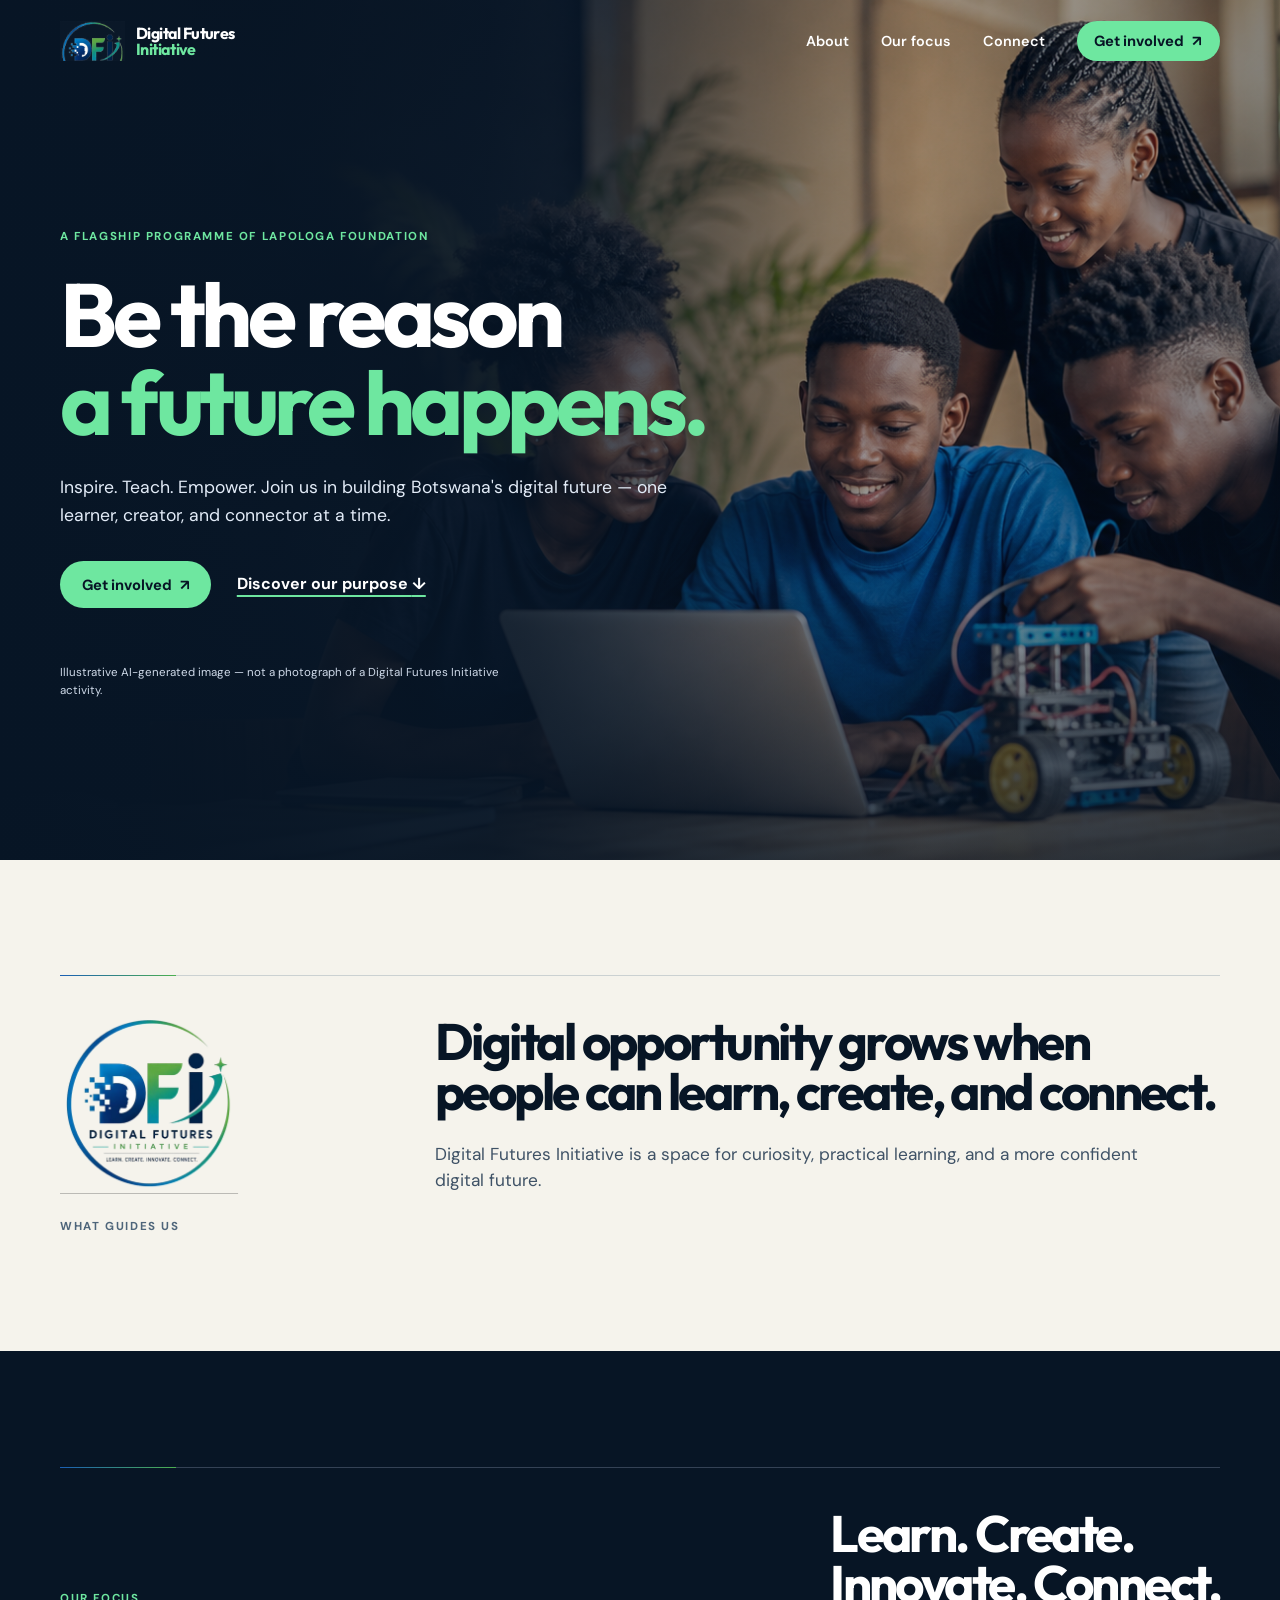
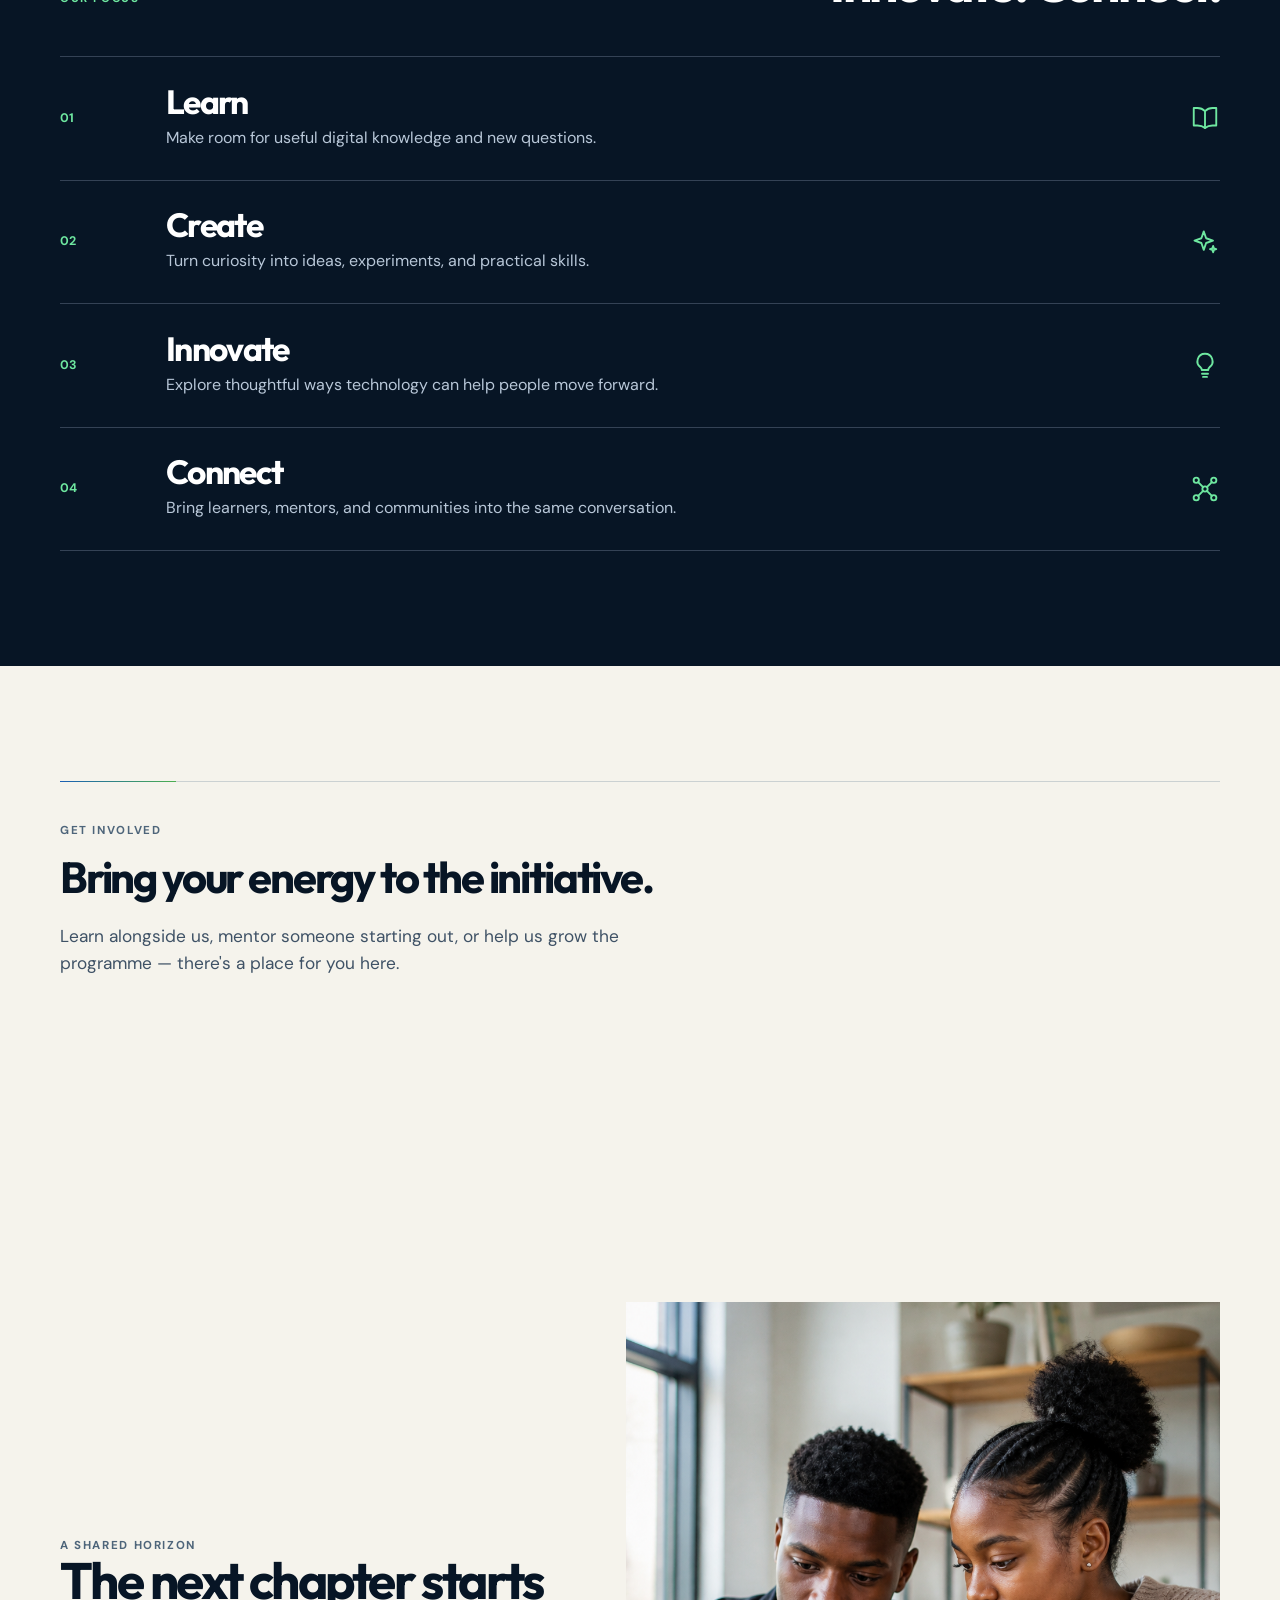
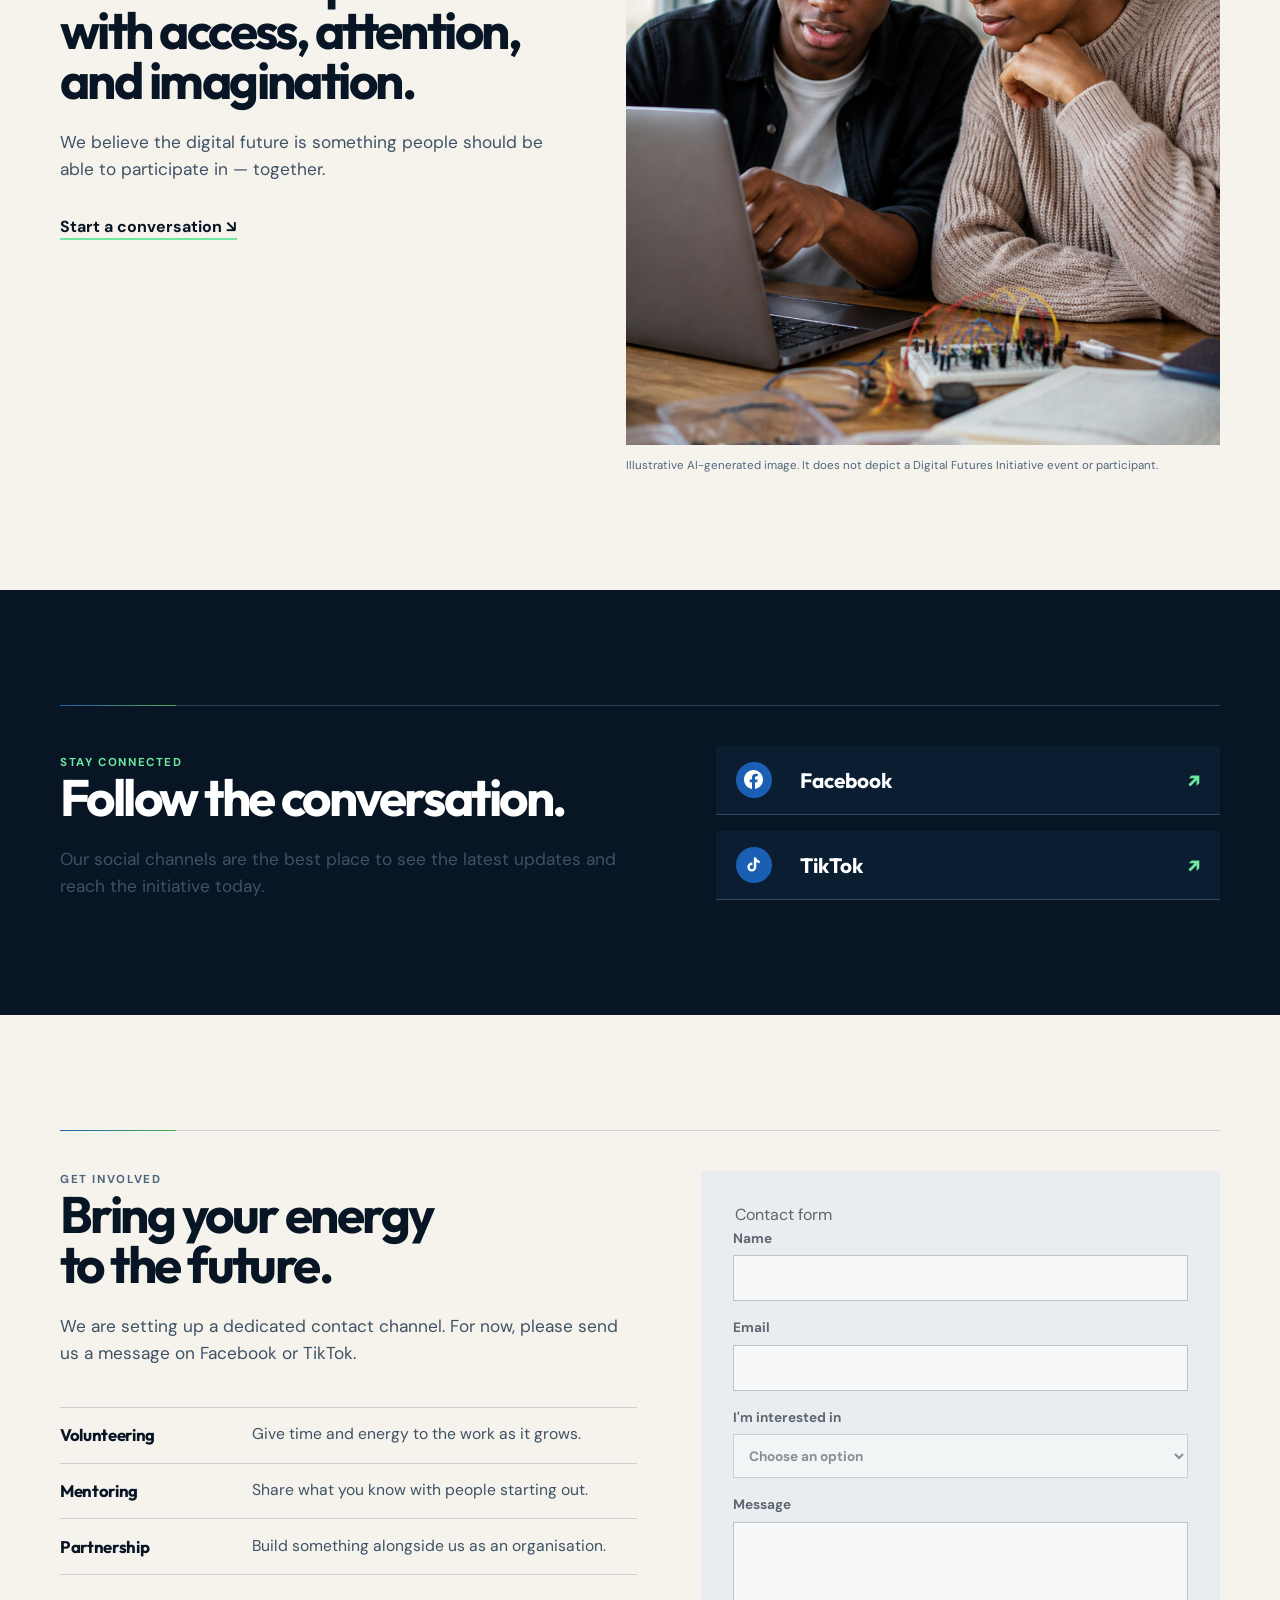
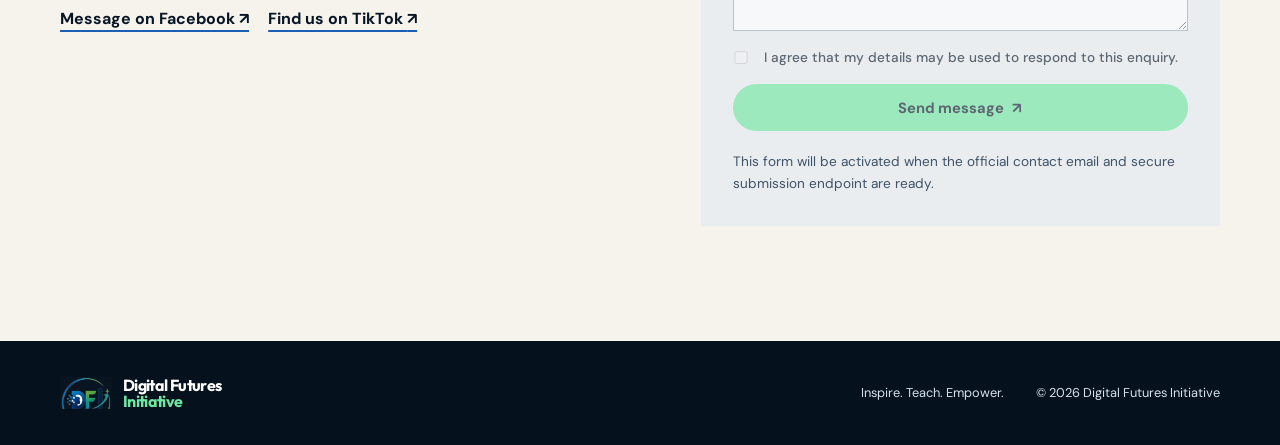
==== commit fe14f8a7: "Replace duplicate logo showcase with a get-involved CTA band The "Our brand" section showed the logo" ====
--- a/index.html
+++ b/index.html
@@ -98,13 +98,10 @@
         </div>
       </section>
 
-      <section class="showcase shell" id="brand" aria-labelledby="showcase-title">
+      <section class="cta-band shell" id="brand" aria-labelledby="cta-title">
         <div class="section-rule" aria-hidden="true"><span></span></div>
-        <div class="showcase-heading"><p class="section-label">Our brand</p><h2 id="showcase-title">Real materials, not stock photography.</h2></div>
-        <div class="showcase-grid">
-          <figure><div class="showcase-frame"><img src="assets/images/dfi-logo-full.png" alt="Digital Futures Initiative logo lockup — the full wordmark with icon." width="728" height="721" loading="lazy" decoding="async" /></div><figcaption>Digital Futures Initiative — brand lockup</figcaption></figure>
-          <figure><div class="showcase-frame"><img src="assets/images/dfi-logo-mark.png" alt="Digital Futures Initiative circular logo mark." width="728" height="443" loading="lazy" decoding="async" /></div><figcaption>Digital Futures Initiative — logo mark</figcaption></figure>
-        </div>
+        <div class="showcase-heading"><p class="section-label">Get involved</p><h2 id="cta-title">Bring your energy to the initiative.</h2><p>Learn alongside us, mentor someone starting out, or help us grow the programme — there's a place for you here.</p></div>
+        <a class="button cta-band-action" href="#contact">Get involved <span aria-hidden="true">↗</span></a>
       </section>
 
       <section class="gallery shell" aria-labelledby="gallery-title">
--- a/styles.css
+++ b/styles.css
@@ -67,8 +67,15 @@
 a {
   color: inherit;
 }
+/* height:auto is mandatory alongside the width/height attributes in the
+   markup. Those attributes are presentational hints that give an image a
+   DEFINITE height, and `aspect-ratio` is ignored unless one dimension is
+   auto — without this, every aspect-ratio rule below silently does nothing.
+   Elements that genuinely need a fixed height set it themselves and win
+   on specificity (.hero-media img, .brand-mark). */
 img {
   max-width: 100%;
+  height: auto;
 }
 .shell {
   width: min(1160px, calc(100% - 48px));
@@ -331,6 +338,7 @@
   margin: 0;
 }
 .intro p:not(.section-label),
+.showcase-heading > p:not(.section-label),
 .gallery-copy > p:not(.section-label),
 .connect-grid p:not(.section-label),
 .contact-heading > p:not(.section-label) {
@@ -435,8 +443,8 @@
   display: block;
 }
 
-/* Showcase ----------------------------------------------------- */
-.showcase {
+/* CTA band ------------------------------------------------------ */
+.cta-band {
   padding: var(--section-y) 0;
 }
 .showcase-heading {
@@ -447,27 +455,6 @@
   font-size: clamp(2.1rem, 3.4vw, 3.2rem);
   margin: var(--gap-s) 0 0;
 }
-.showcase-grid {
-  display: grid;
-  grid-template-columns: 1fr 1fr;
-  gap: var(--gap-l);
-}
-.showcase-grid figure {
-  margin: 0;
-}
-.showcase-frame {
-  aspect-ratio: 3 / 2;
-  background: var(--ink);
-  display: grid;
-  place-items: center;
-  padding: 2.5rem;
-}
-.showcase-frame img {
-  max-width: 70%;
-  max-height: 80%;
-  object-fit: contain;
-}
-.showcase-grid figcaption,
 .gallery figcaption {
   font-size: 0.72rem;
   color: var(--text-muted);
@@ -824,14 +811,6 @@
   .showcase-heading {
     margin-bottom: 2rem;
   }
-  .showcase-grid {
-    grid-template-columns: 1fr;
-    gap: var(--gap-m);
-  }
-  .showcase-frame {
-    aspect-ratio: 16 / 10;
-    padding: 2rem;
-  }
   .gallery figure {
     order: -1;
   }
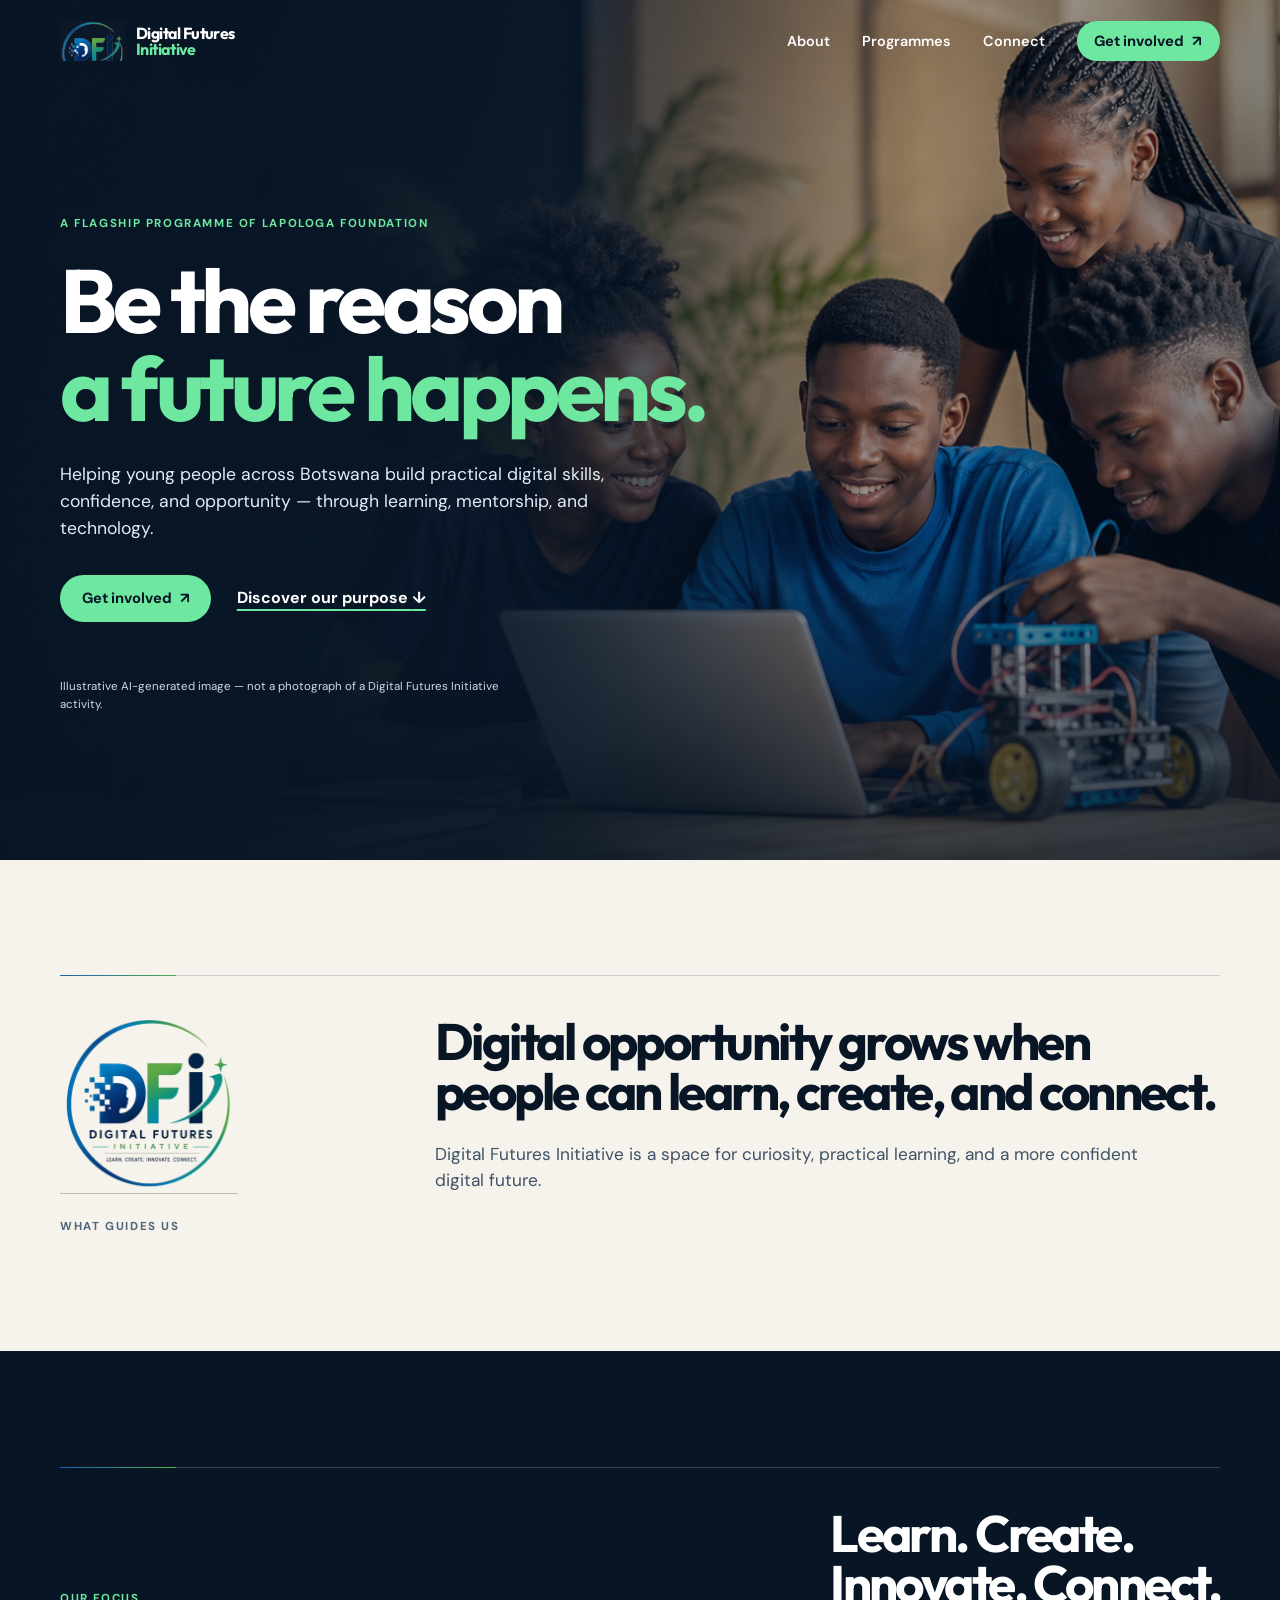
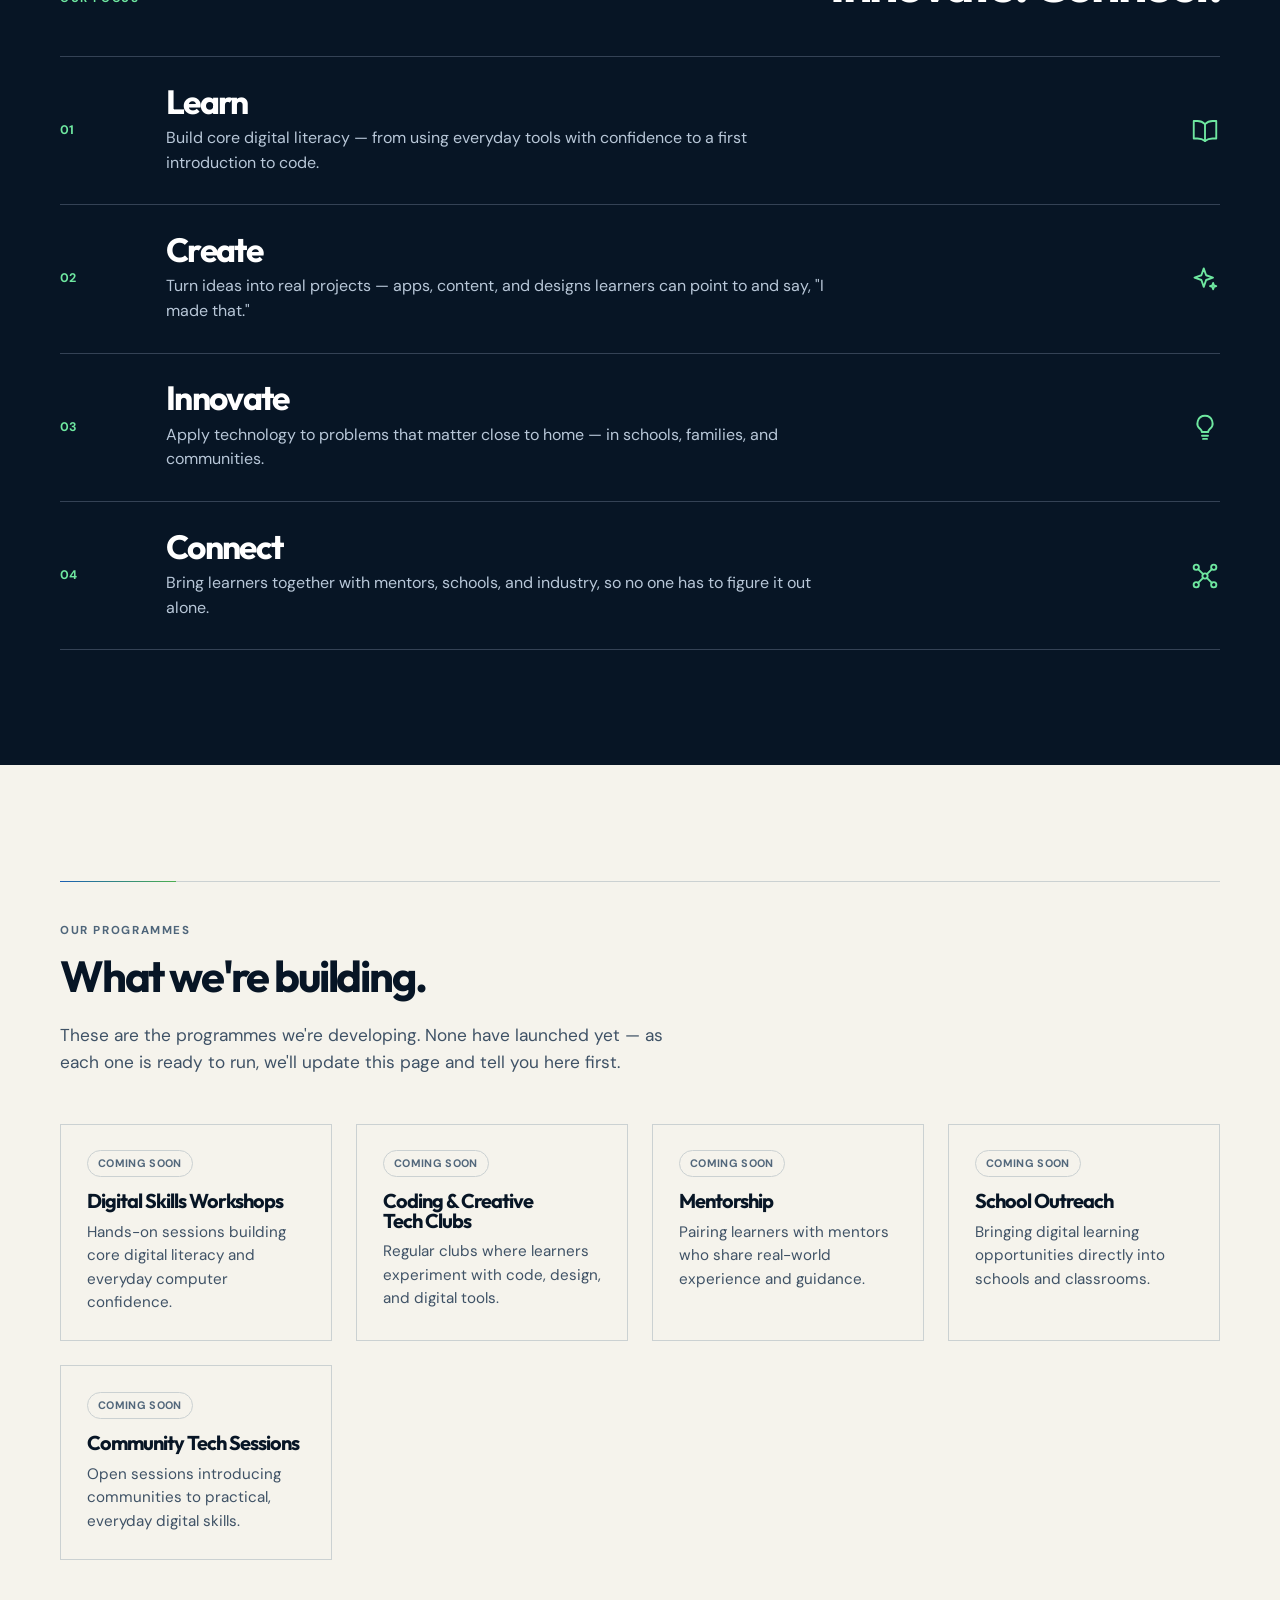
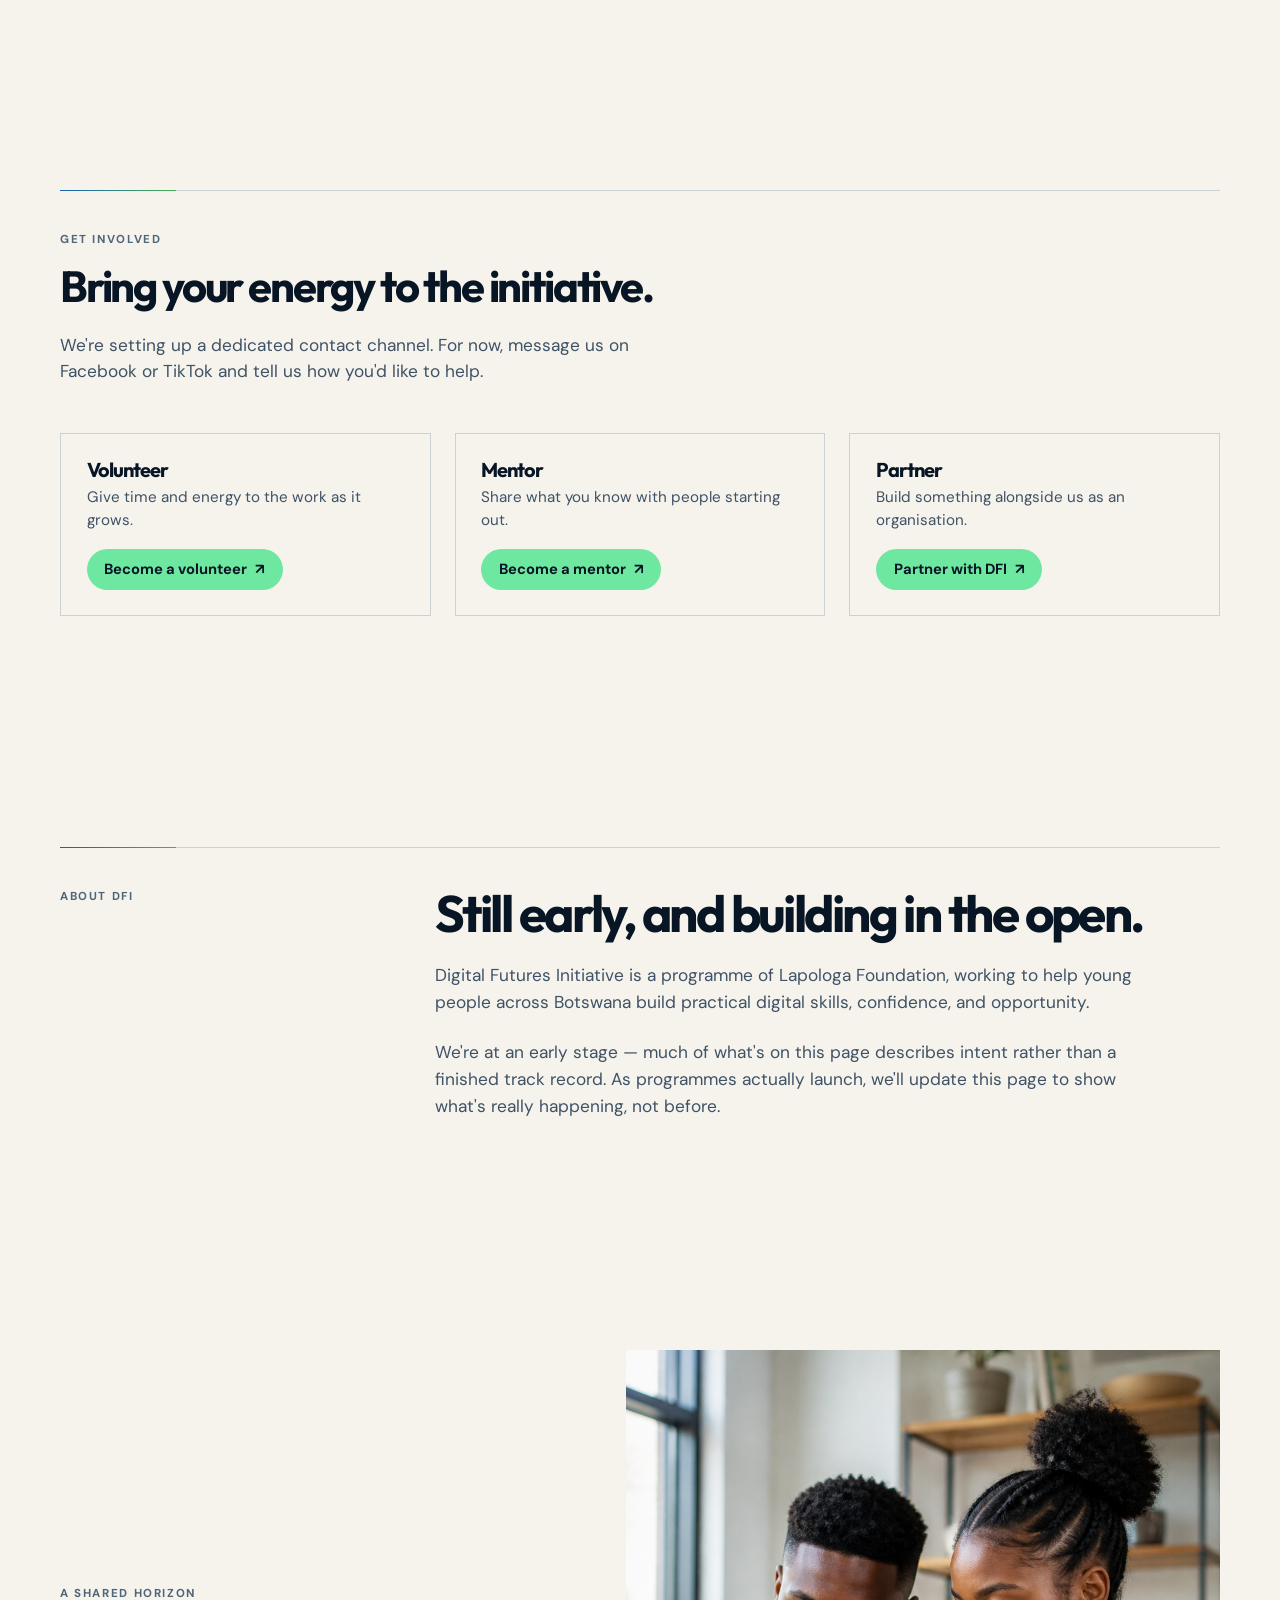
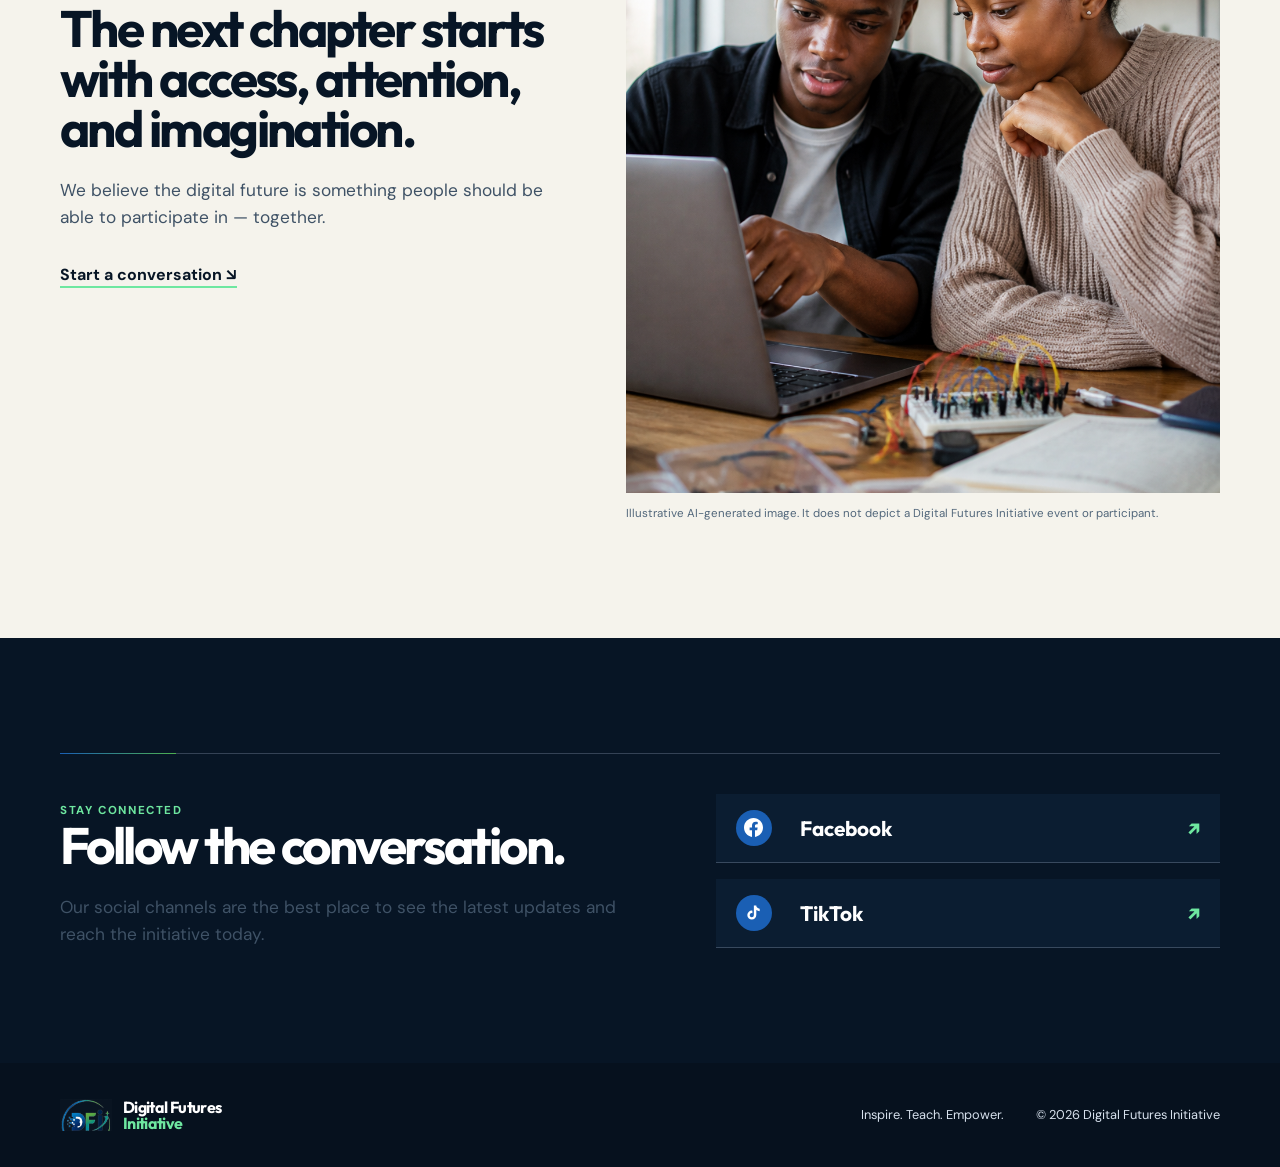
==== commit 2e853d13: "Add substance: programmes, real get-involved CTAs, and drop the dead contact form Implements the par" ====
--- a/index.html
+++ b/index.html
@@ -59,7 +59,7 @@
           <span class="menu-bar"></span><span class="menu-bar"></span>
         </button>
         <div class="nav-links" id="nav-links" data-menu>
-          <a href="#about">About</a><a href="#focus">Our focus</a><a href="#connect">Connect</a>
+          <a href="#about">About</a><a href="#programmes">Programmes</a><a href="#connect">Connect</a>
           <a class="button button-small" href="#contact">Get involved <span aria-hidden="true">↗</span></a>
         </div>
       </nav>
@@ -72,7 +72,7 @@
         <div class="shell hero-content">
           <p class="hero-label" data-hero-step>A flagship programme of Lapologa Foundation</p>
           <h1 id="hero-title" data-hero-step>Be the reason<br /><span>a future happens.</span></h1>
-          <p class="hero-copy" data-hero-step>Inspire. Teach. Empower. Join us in building Botswana's digital future — one learner, creator, and connector at a time.</p>
+          <p class="hero-copy" data-hero-step>Helping young people across Botswana build practical digital skills, confidence, and opportunity — through learning, mentorship, and technology.</p>
           <div class="hero-actions" data-hero-step><a class="button" href="#contact">Get involved <span aria-hidden="true">↗</span></a><a class="text-link" href="#about">Discover our purpose <span aria-hidden="true">↓</span></a></div>
           <p class="image-note" data-hero-step>Illustrative AI-generated image — not a photograph of a Digital Futures Initiative activity.</p>
         </div>
@@ -90,18 +90,42 @@
         <div class="shell"><div class="section-rule section-rule-dark" aria-hidden="true"><span></span></div>
           <div class="section-heading"><p class="section-label">Our focus</p><h2 id="focus-title">Learn. Create.<br />Innovate. Connect.</h2></div>
           <div class="focus-list">
-            <article><span class="focus-number">01</span><div><h3>Learn</h3><p>Make room for useful digital knowledge and new questions.</p></div><span class="focus-symbol" aria-hidden="true"><svg viewBox="0 0 24 24" fill="none" stroke="currentColor" stroke-width="1.5" stroke-linecap="round" stroke-linejoin="round"><path d="M12 6.5S9.5 4 6 4H3v14h3c3.5 0 6 2 6 2s2.5-2 6-2h3V4h-3c-3.5 0-6 2.5-6 2.5Z" /><path d="M12 6.5V20" /></svg></span></article>
-            <article><span class="focus-number">02</span><div><h3>Create</h3><p>Turn curiosity into ideas, experiments, and practical skills.</p></div><span class="focus-symbol" aria-hidden="true"><svg viewBox="0 0 24 24" fill="none" stroke="currentColor" stroke-width="1.5" stroke-linecap="round" stroke-linejoin="round"><path d="M11 3.5 12.9 9l5.5 1.9-5.5 1.9L11 18.3 9.1 12.8 3.6 10.9 9.1 9Z" /><path d="M18.5 15.2l.65 1.85 1.85.65-1.85.65-.65 1.85-.65-1.85-1.85-.65 1.85-.65Z" /></svg></span></article>
-            <article><span class="focus-number">03</span><div><h3>Innovate</h3><p>Explore thoughtful ways technology can help people move forward.</p></div><span class="focus-symbol" aria-hidden="true"><svg viewBox="0 0 24 24" fill="none" stroke="currentColor" stroke-width="1.5" stroke-linecap="round" stroke-linejoin="round"><path d="M12 3a6 6 0 0 0-3.5 10.9c.6.45.9 1.15.9 1.9V16h5.2v-.2c0-.75.3-1.45.9-1.9A6 6 0 0 0 12 3Z" /><path d="M9.6 19h4.8" /><path d="M10.4 21.5h3.2" /></svg></span></article>
-            <article><span class="focus-number">04</span><div><h3>Connect</h3><p>Bring learners, mentors, and communities into the same conversation.</p></div><span class="focus-symbol" aria-hidden="true"><svg viewBox="0 0 24 24" fill="none" stroke="currentColor" stroke-width="1.5" stroke-linecap="round" stroke-linejoin="round"><circle cx="12" cy="12" r="2.1" /><circle cx="5" cy="5" r="2.1" /><circle cx="19" cy="5" r="2.1" /><circle cx="5" cy="19" r="2.1" /><circle cx="19" cy="19" r="2.1" /><path d="M6.5 6.5 10.5 10.5M17.5 6.5 13.5 10.5M6.5 17.5 10.5 13.5M17.5 17.5 13.5 13.5" /></svg></span></article>
+            <article><span class="focus-number">01</span><div><h3>Learn</h3><p>Build core digital literacy — from using everyday tools with confidence to a first introduction to code.</p></div><span class="focus-symbol" aria-hidden="true"><svg viewBox="0 0 24 24" fill="none" stroke="currentColor" stroke-width="1.5" stroke-linecap="round" stroke-linejoin="round"><path d="M12 6.5S9.5 4 6 4H3v14h3c3.5 0 6 2 6 2s2.5-2 6-2h3V4h-3c-3.5 0-6 2.5-6 2.5Z" /><path d="M12 6.5V20" /></svg></span></article>
+            <article><span class="focus-number">02</span><div><h3>Create</h3><p>Turn ideas into real projects — apps, content, and designs learners can point to and say, "I made that."</p></div><span class="focus-symbol" aria-hidden="true"><svg viewBox="0 0 24 24" fill="none" stroke="currentColor" stroke-width="1.5" stroke-linecap="round" stroke-linejoin="round"><path d="M11 3.5 12.9 9l5.5 1.9-5.5 1.9L11 18.3 9.1 12.8 3.6 10.9 9.1 9Z" /><path d="M18.5 15.2l.65 1.85 1.85.65-1.85.65-.65 1.85-.65-1.85-1.85-.65 1.85-.65Z" /></svg></span></article>
+            <article><span class="focus-number">03</span><div><h3>Innovate</h3><p>Apply technology to problems that matter close to home — in schools, families, and communities.</p></div><span class="focus-symbol" aria-hidden="true"><svg viewBox="0 0 24 24" fill="none" stroke="currentColor" stroke-width="1.5" stroke-linecap="round" stroke-linejoin="round"><path d="M12 3a6 6 0 0 0-3.5 10.9c.6.45.9 1.15.9 1.9V16h5.2v-.2c0-.75.3-1.45.9-1.9A6 6 0 0 0 12 3Z" /><path d="M9.6 19h4.8" /><path d="M10.4 21.5h3.2" /></svg></span></article>
+            <article><span class="focus-number">04</span><div><h3>Connect</h3><p>Bring learners together with mentors, schools, and industry, so no one has to figure it out alone.</p></div><span class="focus-symbol" aria-hidden="true"><svg viewBox="0 0 24 24" fill="none" stroke="currentColor" stroke-width="1.5" stroke-linecap="round" stroke-linejoin="round"><circle cx="12" cy="12" r="2.1" /><circle cx="5" cy="5" r="2.1" /><circle cx="19" cy="5" r="2.1" /><circle cx="5" cy="19" r="2.1" /><circle cx="19" cy="19" r="2.1" /><path d="M6.5 6.5 10.5 10.5M17.5 6.5 13.5 10.5M6.5 17.5 10.5 13.5M17.5 17.5 13.5 13.5" /></svg></span></article>
           </div>
         </div>
       </section>
 
-      <section class="cta-band shell" id="brand" aria-labelledby="cta-title">
+      <section class="programmes shell" id="programmes" aria-labelledby="programmes-title">
         <div class="section-rule" aria-hidden="true"><span></span></div>
-        <div class="showcase-heading"><p class="section-label">Get involved</p><h2 id="cta-title">Bring your energy to the initiative.</h2><p>Learn alongside us, mentor someone starting out, or help us grow the programme — there's a place for you here.</p></div>
-        <a class="button cta-band-action" href="#contact">Get involved <span aria-hidden="true">↗</span></a>
+        <div class="section-intro"><p class="section-label">Our programmes</p><h2 id="programmes-title">What we're building.</h2><p>These are the programmes we're developing. None have launched yet — as each one is ready to run, we'll update this page and tell you here first.</p></div>
+        <div class="programmes-grid">
+          <article><span class="programme-badge">Coming soon</span><h3>Digital Skills Workshops</h3><p>Hands-on sessions building core digital literacy and everyday computer confidence.</p></article>
+          <article><span class="programme-badge">Coming soon</span><h3>Coding &amp; Creative Tech Clubs</h3><p>Regular clubs where learners experiment with code, design, and digital tools.</p></article>
+          <article><span class="programme-badge">Coming soon</span><h3>Mentorship</h3><p>Pairing learners with mentors who share real-world experience and guidance.</p></article>
+          <article><span class="programme-badge">Coming soon</span><h3>School Outreach</h3><p>Bringing digital learning opportunities directly into schools and classrooms.</p></article>
+          <article><span class="programme-badge">Coming soon</span><h3>Community Tech Sessions</h3><p>Open sessions introducing communities to practical, everyday digital skills.</p></article>
+        </div>
+      </section>
+
+      <section class="contact shell" id="contact" aria-labelledby="contact-title">
+        <div class="section-rule" aria-hidden="true"><span></span></div>
+        <div class="section-intro"><p class="section-label">Get involved</p><h2 id="contact-title">Bring your energy to the initiative.</h2><p>We're setting up a dedicated contact channel. For now, message us on Facebook or TikTok and tell us how you'd like to help.</p></div>
+        <div class="involve-cards">
+          <article><h3>Volunteer</h3><p>Give time and energy to the work as it grows.</p><a class="button button-small" data-social-link="facebook" href="https://www.facebook.com/profile.php?id=61593348803461" target="_blank" rel="noreferrer">Become a volunteer <span aria-hidden="true">↗</span></a></article>
+          <article><h3>Mentor</h3><p>Share what you know with people starting out.</p><a class="button button-small" data-social-link="facebook" href="https://www.facebook.com/profile.php?id=61593348803461" target="_blank" rel="noreferrer">Become a mentor <span aria-hidden="true">↗</span></a></article>
+          <article><h3>Partner</h3><p>Build something alongside us as an organisation.</p><a class="button button-small" data-social-link="facebook" href="https://www.facebook.com/profile.php?id=61593348803461" target="_blank" rel="noreferrer">Partner with DFI <span aria-hidden="true">↗</span></a></article>
+        </div>
+      </section>
+
+      <section class="intro shell" id="about-dfi" aria-labelledby="about-dfi-title">
+        <div class="section-rule" aria-hidden="true"><span></span></div>
+        <div class="intro-grid">
+          <div class="intro-lede"><p class="section-label">About DFI</p></div>
+          <div><h2 id="about-dfi-title">Still early, and building in the open.</h2><p>Digital Futures Initiative is a programme of Lapologa Foundation, working to help young people across Botswana build practical digital skills, confidence, and opportunity.</p><p>We're at an early stage — much of what's on this page describes intent rather than a finished track record. As programmes actually launch, we'll update this page to show what's really happening, not before.</p></div>
+        </div>
       </section>
 
       <section class="gallery shell" aria-labelledby="gallery-title">
@@ -116,17 +140,6 @@
           </div>
         </div>
       </section>
-
-      <section class="contact shell" id="contact" aria-labelledby="contact-title">
-        <div class="section-rule" aria-hidden="true"><span></span></div>
-        <div class="contact-grid">
-          <div class="contact-heading"><p class="section-label">Get involved</p><h2 id="contact-title">Bring your energy to the future.</h2><p>We are setting up a dedicated contact channel. For now, please send us a message on Facebook or TikTok.</p>
-            <dl class="involve-list"><div><dt>Volunteering</dt><dd>Give time and energy to the work as it grows.</dd></div><div><dt>Mentoring</dt><dd>Share what you know with people starting out.</dd></div><div><dt>Partnership</dt><dd>Build something alongside us as an organisation.</dd></div></dl>
-            <div class="contact-social"><a data-social-link="facebook" href="https://www.facebook.com/profile.php?id=61593348803461" target="_blank" rel="noreferrer">Message on Facebook <span aria-hidden="true">↗</span></a><a data-social-link="tiktok" href="https://www.tiktok.com/@digitalfutureinitiative" target="_blank" rel="noreferrer">Find us on TikTok <span aria-hidden="true">↗</span></a></div>
-          </div>
-          <form class="contact-form" data-contact-form novalidate><fieldset disabled data-form-fields><legend>Contact form</legend><label>Name<input name="name" autocomplete="name" required /></label><label>Email<input name="email" type="email" autocomplete="email" required /></label><label>I'm interested in<select name="interest" required><option value="">Choose an option</option><option>Volunteering</option><option>Mentoring</option><option>Partnership</option><option>General enquiry</option></select></label><label>Message<textarea name="message" rows="4" required></textarea></label><label class="consent"><input name="consent" type="checkbox" required /> <span>I agree that my details may be used to respond to this enquiry.</span></label><button class="button" type="submit">Send message <span aria-hidden="true">↗</span></button></fieldset><p class="form-status" data-form-status role="status">This form will be activated when the official contact email and secure submission endpoint are ready.</p></form>
-        </div>
-      </section>
     </main>
     <footer><div class="shell footer-inner"><a class="brand" href="#top"><img class="brand-mark" src="assets/images/dfi-logo-mark.png" alt="" width="53" height="32" /><span>Digital Futures<br /><em>Initiative</em></span></a><p>Inspire. Teach. Empower.</p><p>© <span data-year></span> Digital Futures Initiative</p></div></footer>
     <script src="config.js"></script><script src="script.js"></script>
--- a/styles.css
+++ b/styles.css
@@ -20,7 +20,6 @@
 
   /* Accent: shares the logo's green hue, lifted for contrast on --ink (12:1) */
   --accent: #6ee7a0;
-  --blue: #4f94ff;
 
   /* Text */
   --text: #3f5266;
@@ -33,7 +32,6 @@
   /* Lines */
   --rule: #cbd1d2;
   --rule-dark: rgba(213, 229, 255, 0.22);
-  --field-border: #9dacb7;
 
   /* Rhythm */
   --section-y: clamp(4.5rem, 9vw, 8.5rem);
@@ -338,10 +336,9 @@
   margin: 0;
 }
 .intro p:not(.section-label),
-.showcase-heading > p:not(.section-label),
+.section-intro > p:not(.section-label),
 .gallery-copy > p:not(.section-label),
-.connect-grid p:not(.section-label),
-.contact-heading > p:not(.section-label) {
+.connect-grid p:not(.section-label) {
   max-width: 60ch;
   color: var(--text);
   font-size: 1.08rem;
@@ -443,15 +440,12 @@
   display: block;
 }
 
-/* CTA band ------------------------------------------------------ */
-.cta-band {
-  padding: var(--section-y) 0;
-}
-.showcase-heading {
+/* Section intro (shared heading block for light sections) ------ */
+.section-intro {
   max-width: 640px;
   margin-bottom: 3rem;
 }
-.showcase-heading h2 {
+.section-intro h2 {
   font-size: clamp(2.1rem, 3.4vw, 3.2rem);
   margin: var(--gap-s) 0 0;
 }
@@ -459,6 +453,68 @@
   font-size: 0.72rem;
   color: var(--text-muted);
   margin-top: 0.75rem;
+}
+
+/* Programmes ----------------------------------------------------- */
+.programmes {
+  padding: var(--section-y) 0;
+}
+.programmes-grid {
+  display: grid;
+  grid-template-columns: repeat(auto-fit, minmax(220px, 1fr));
+  gap: var(--gap-m);
+}
+.programmes-grid article {
+  border: 1px solid var(--rule);
+  padding: 1.6rem;
+}
+.programmes-grid h3 {
+  font-family: var(--display);
+  font-size: 1.25rem;
+  margin: 0 0 0.6rem;
+}
+.programmes-grid p {
+  margin: 0;
+  color: var(--text);
+  font-size: 0.95rem;
+}
+.programme-badge {
+  display: inline-block;
+  font-size: 0.68rem;
+  font-weight: 700;
+  letter-spacing: 0.03em;
+  text-transform: uppercase;
+  color: var(--text-muted);
+  border: 1px solid var(--rule);
+  border-radius: 999px;
+  padding: 0.25rem 0.65rem;
+  margin-bottom: 0.9rem;
+}
+
+/* Get involved cards --------------------------------------------- */
+.involve-cards {
+  display: grid;
+  grid-template-columns: repeat(auto-fit, minmax(220px, 1fr));
+  gap: var(--gap-m);
+  margin-top: 2.5rem;
+}
+.involve-cards article {
+  border: 1px solid var(--rule);
+  padding: 1.6rem;
+  display: flex;
+  flex-direction: column;
+  align-items: start;
+  gap: 0.4rem;
+}
+.involve-cards h3 {
+  font-family: var(--display);
+  font-size: 1.25rem;
+  margin: 0;
+}
+.involve-cards p {
+  margin: 0 0 0.6rem;
+  color: var(--text);
+  font-size: 0.95rem;
 }
 
 /* Gallery ------------------------------------------------------ */
@@ -529,112 +585,9 @@
   color: var(--accent);
 }
 
-/* Contact ------------------------------------------------------ */
+/* Contact -------------------------------------------------------- */
 .contact {
   padding: var(--section-y) 0;
-}
-.contact-grid {
-  display: grid;
-  grid-template-columns: 1fr 0.9fr;
-  gap: clamp(2.5rem, 5vw, 6rem);
-}
-.involve-list {
-  display: grid;
-  gap: 0;
-  margin: var(--gap-l) 0 0;
-  border-top: 1px solid var(--rule);
-  max-width: 60ch;
-}
-.involve-list > div {
-  display: grid;
-  grid-template-columns: 11rem 1fr;
-  gap: var(--gap-s);
-  padding: 0.9rem 0;
-  border-bottom: 1px solid var(--rule);
-}
-.involve-list dt {
-  font-family: var(--display);
-  font-weight: 700;
-  font-size: 1.05rem;
-  letter-spacing: -0.02em;
-}
-.involve-list dd {
-  margin: 0;
-  color: var(--text);
-  font-size: 0.98rem;
-}
-.contact-social {
-  display: flex;
-  gap: 1.2rem;
-  flex-wrap: wrap;
-  margin-top: 2rem;
-}
-.contact-social a {
-  font-weight: 700;
-  text-decoration-color: var(--brand-a);
-  text-underline-offset: 0.35rem;
-  text-decoration-thickness: 2px;
-}
-.contact-form {
-  background: var(--surface);
-  padding: 2rem;
-  align-self: start;
-}
-.contact-form fieldset {
-  padding: 0;
-  border: 0;
-  margin: 0;
-  display: grid;
-  gap: var(--gap-s);
-}
-.contact-form label {
-  display: grid;
-  gap: 0.4rem;
-  font-size: 0.85rem;
-  font-weight: 700;
-}
-.contact-form input,
-.contact-form textarea,
-.contact-form select {
-  font: inherit;
-  color: var(--ink);
-  caret-color: var(--brand-a);
-  width: 100%;
-  border: 1px solid var(--field-border);
-  background: #fff;
-  padding: 0.72rem;
-  border-radius: 0;
-}
-.contact-form input::placeholder,
-.contact-form textarea::placeholder {
-  color: var(--text-muted);
-}
-.contact-form input:focus,
-.contact-form textarea:focus,
-.contact-form select:focus {
-  outline: 3px solid var(--blue);
-  outline-offset: 1px;
-}
-.contact-form .consent {
-  display: flex;
-  align-items: start;
-  font-weight: 500;
-}
-.consent input {
-  width: 1rem;
-  margin: 0.25rem 0.55rem 0 0;
-  accent-color: var(--brand-a);
-}
-.contact-form fieldset:disabled {
-  opacity: 0.62;
-}
-.contact-form .button:disabled {
-  cursor: not-allowed;
-}
-.form-status {
-  font-size: 0.85rem;
-  color: var(--text);
-  margin: 1.25rem 0 0;
 }
 
 /* Footer ------------------------------------------------------- */
@@ -668,9 +621,6 @@
 :focus-visible {
   outline: 3px solid var(--accent);
   outline-offset: 4px;
-}
-.contact-form :focus-visible {
-  outline-color: var(--blue);
 }
 html {
   scrollbar-color: var(--brand-a) var(--surface);
@@ -713,12 +663,6 @@
     grid-template-columns: 1fr;
     gap: var(--gap-l);
     align-items: start;
-  }
-  .contact-grid {
-    grid-template-columns: 1fr;
-  }
-  .contact-form {
-    max-width: 34rem;
   }
   .focus-list article {
     grid-template-columns: 64px 1fr 40px;
@@ -808,7 +752,7 @@
     width: 22px;
     height: 22px;
   }
-  .showcase-heading {
+  .section-intro {
     margin-bottom: 2rem;
   }
   .gallery figure {
@@ -816,13 +760,6 @@
   }
   .gallery figure img {
     aspect-ratio: 1 / 1;
-  }
-  .involve-list > div {
-    grid-template-columns: 1fr;
-    gap: 0.15rem;
-  }
-  .contact-form {
-    padding: 1.5rem;
   }
   .footer-inner {
     grid-template-columns: 1fr;
